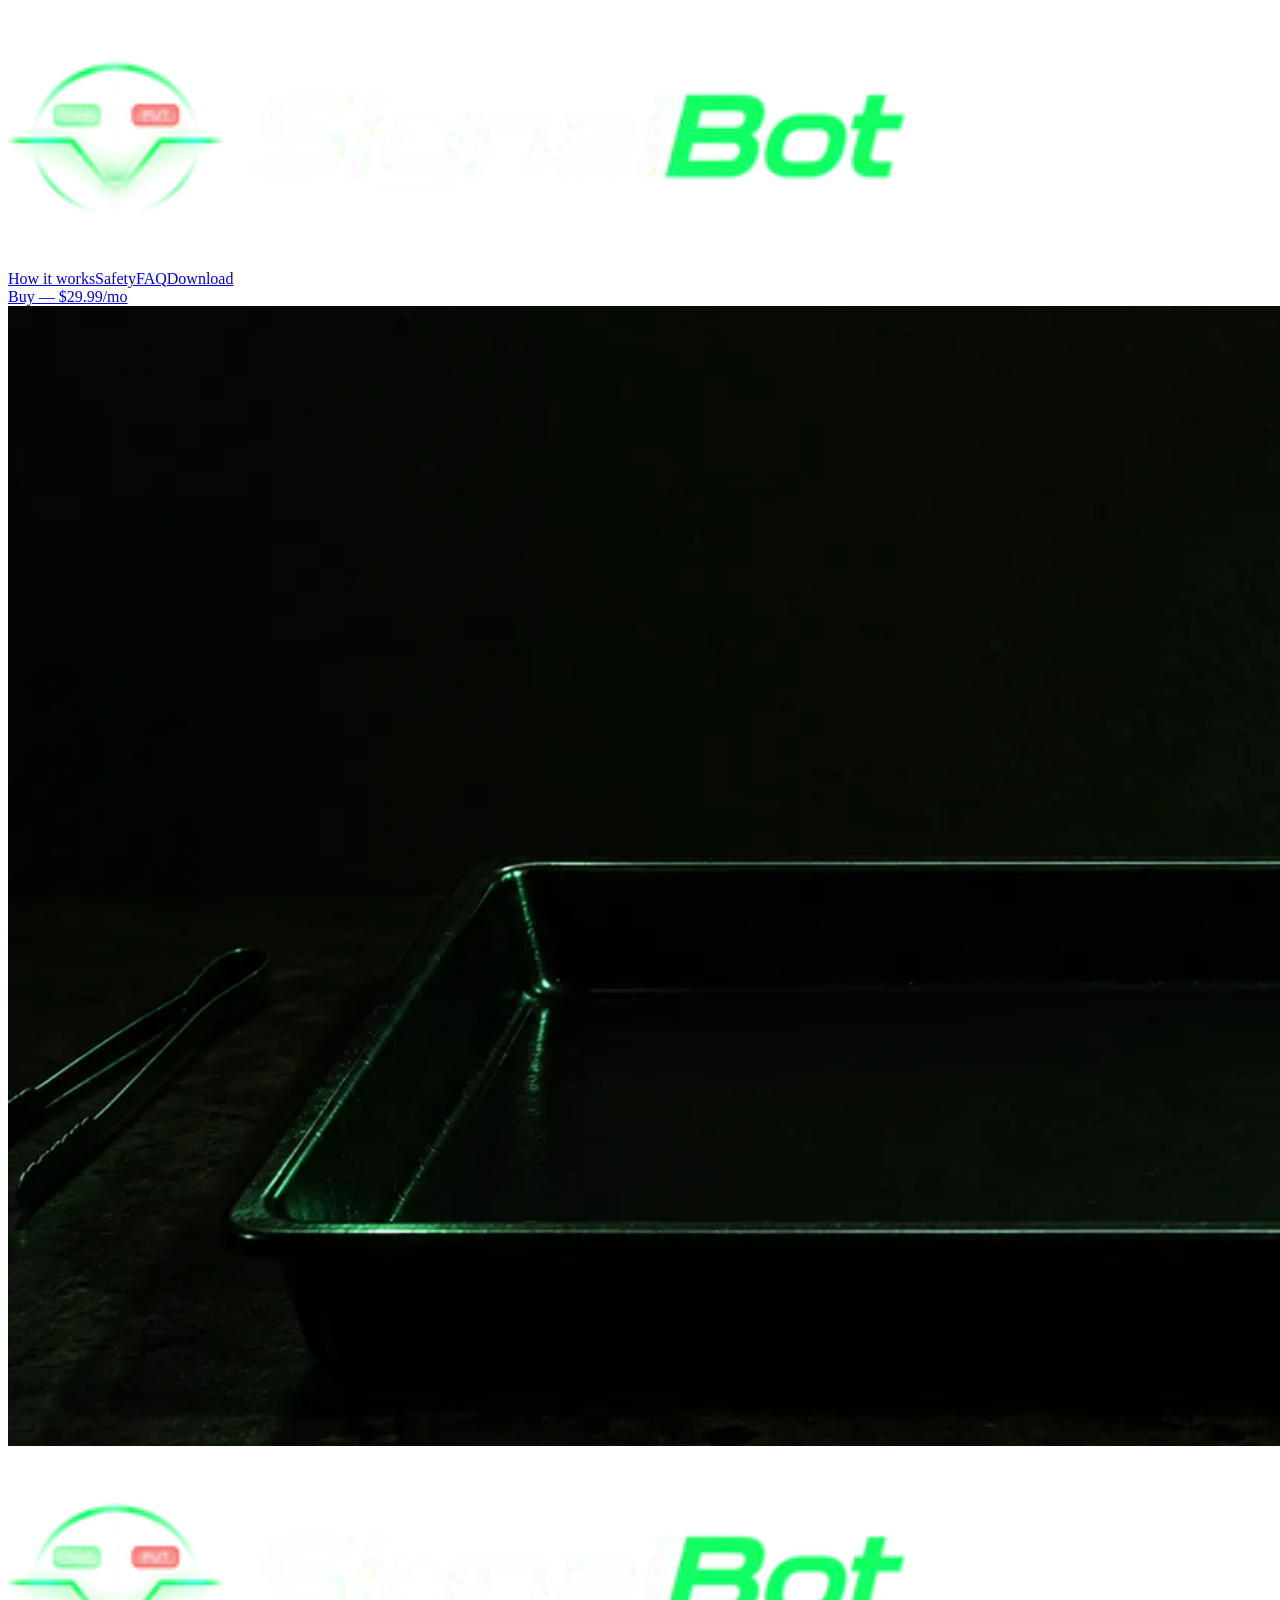
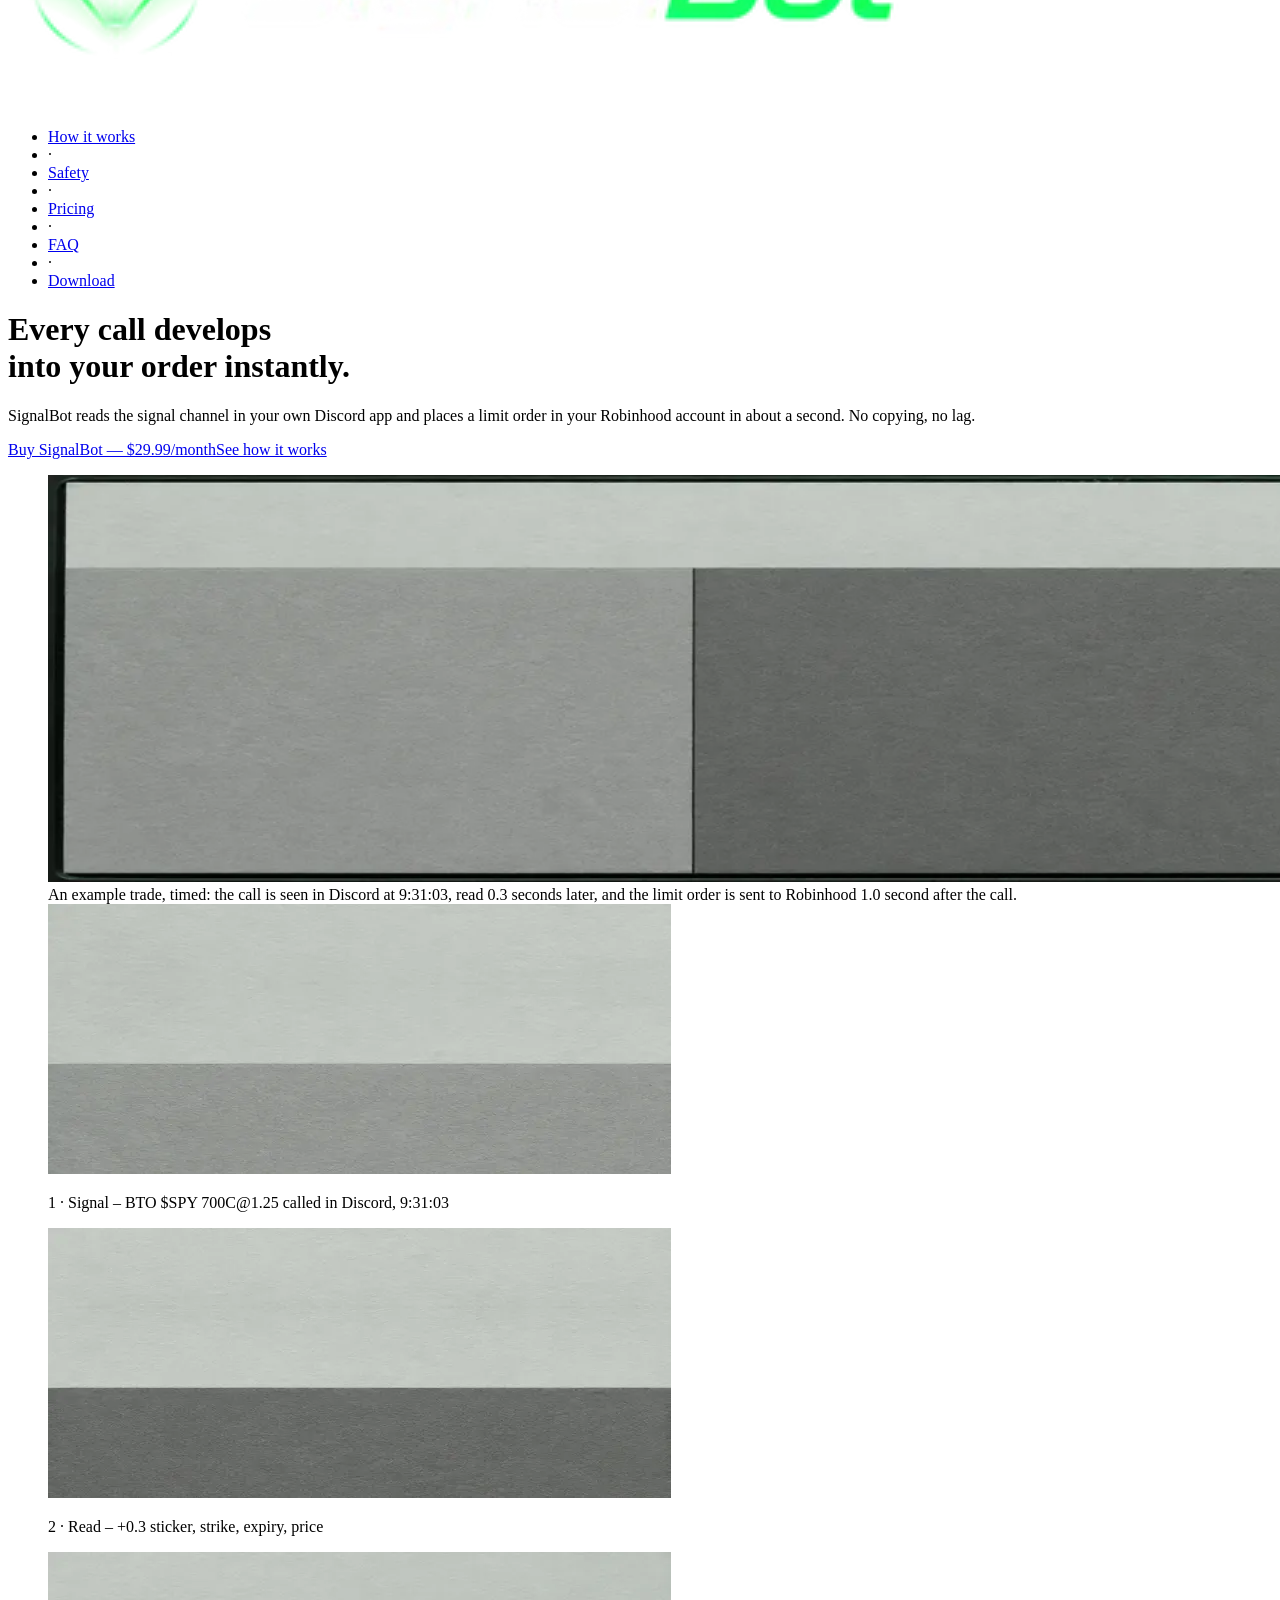
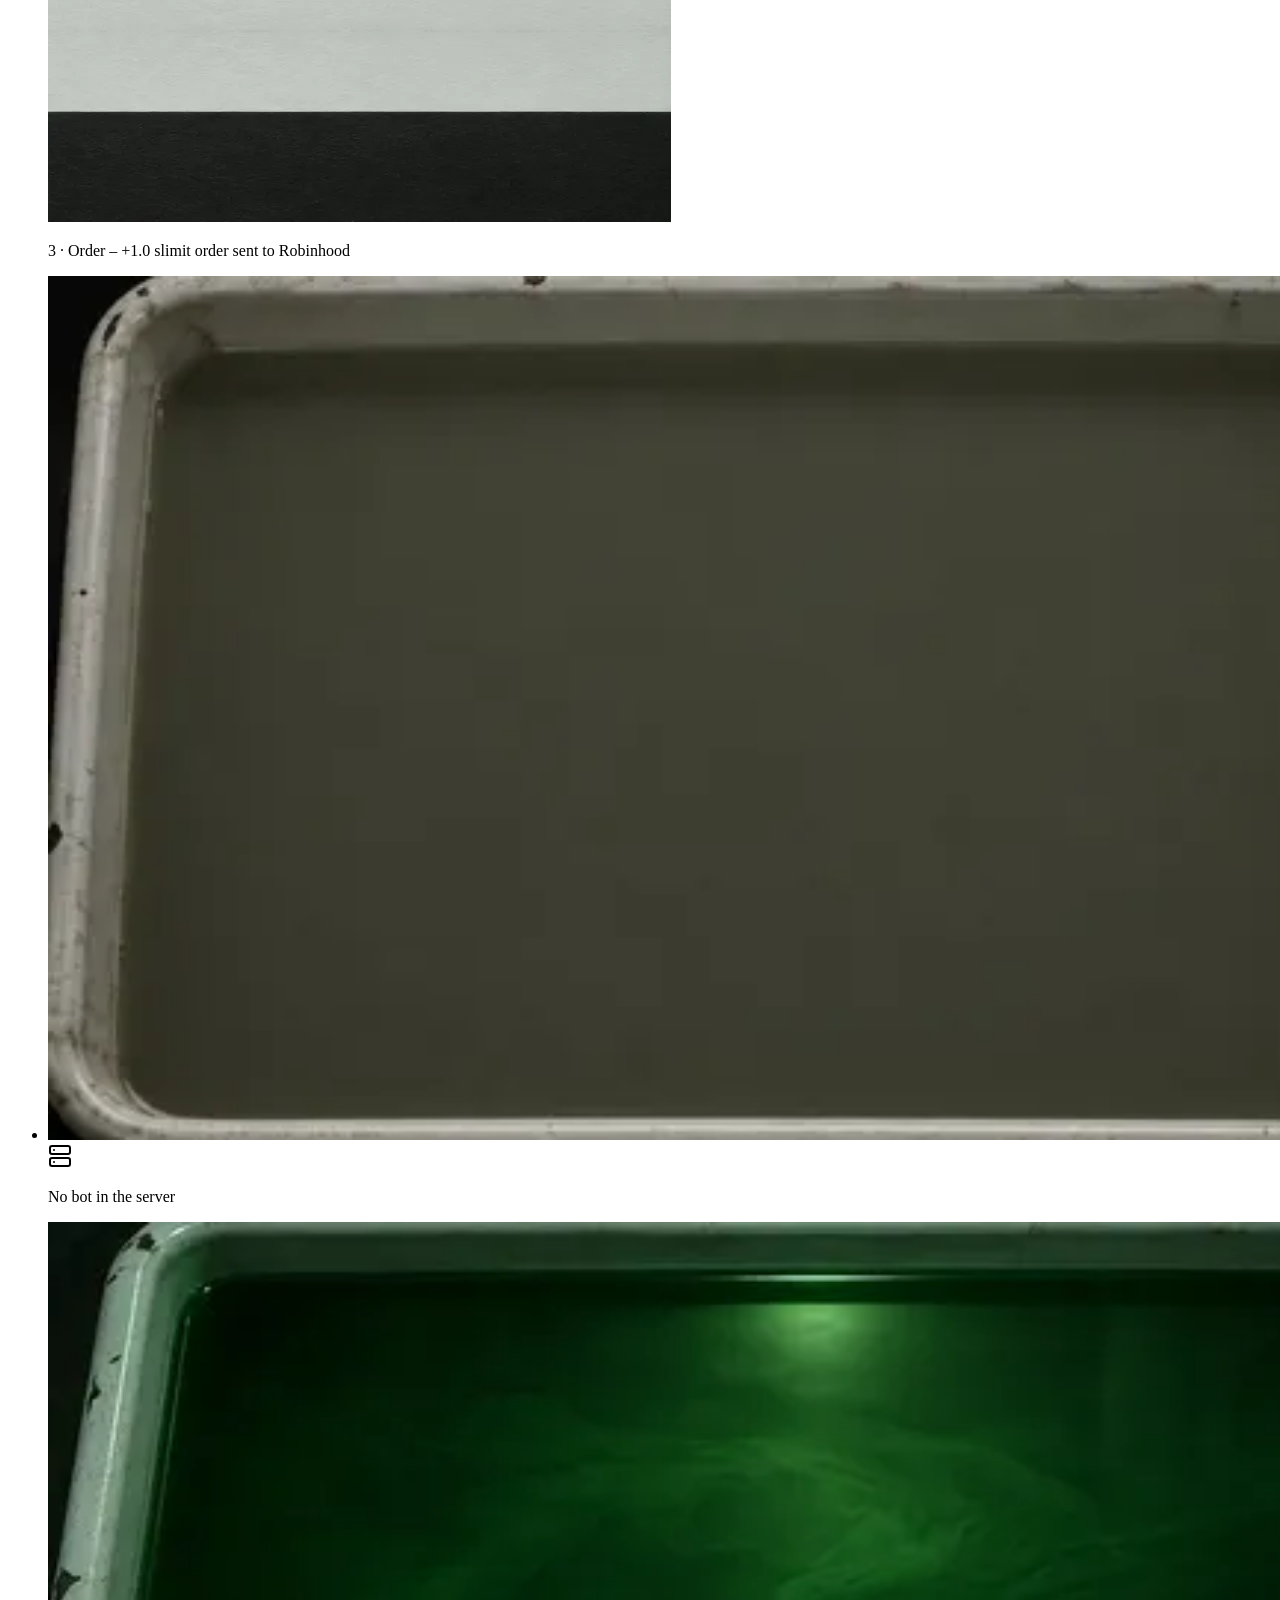
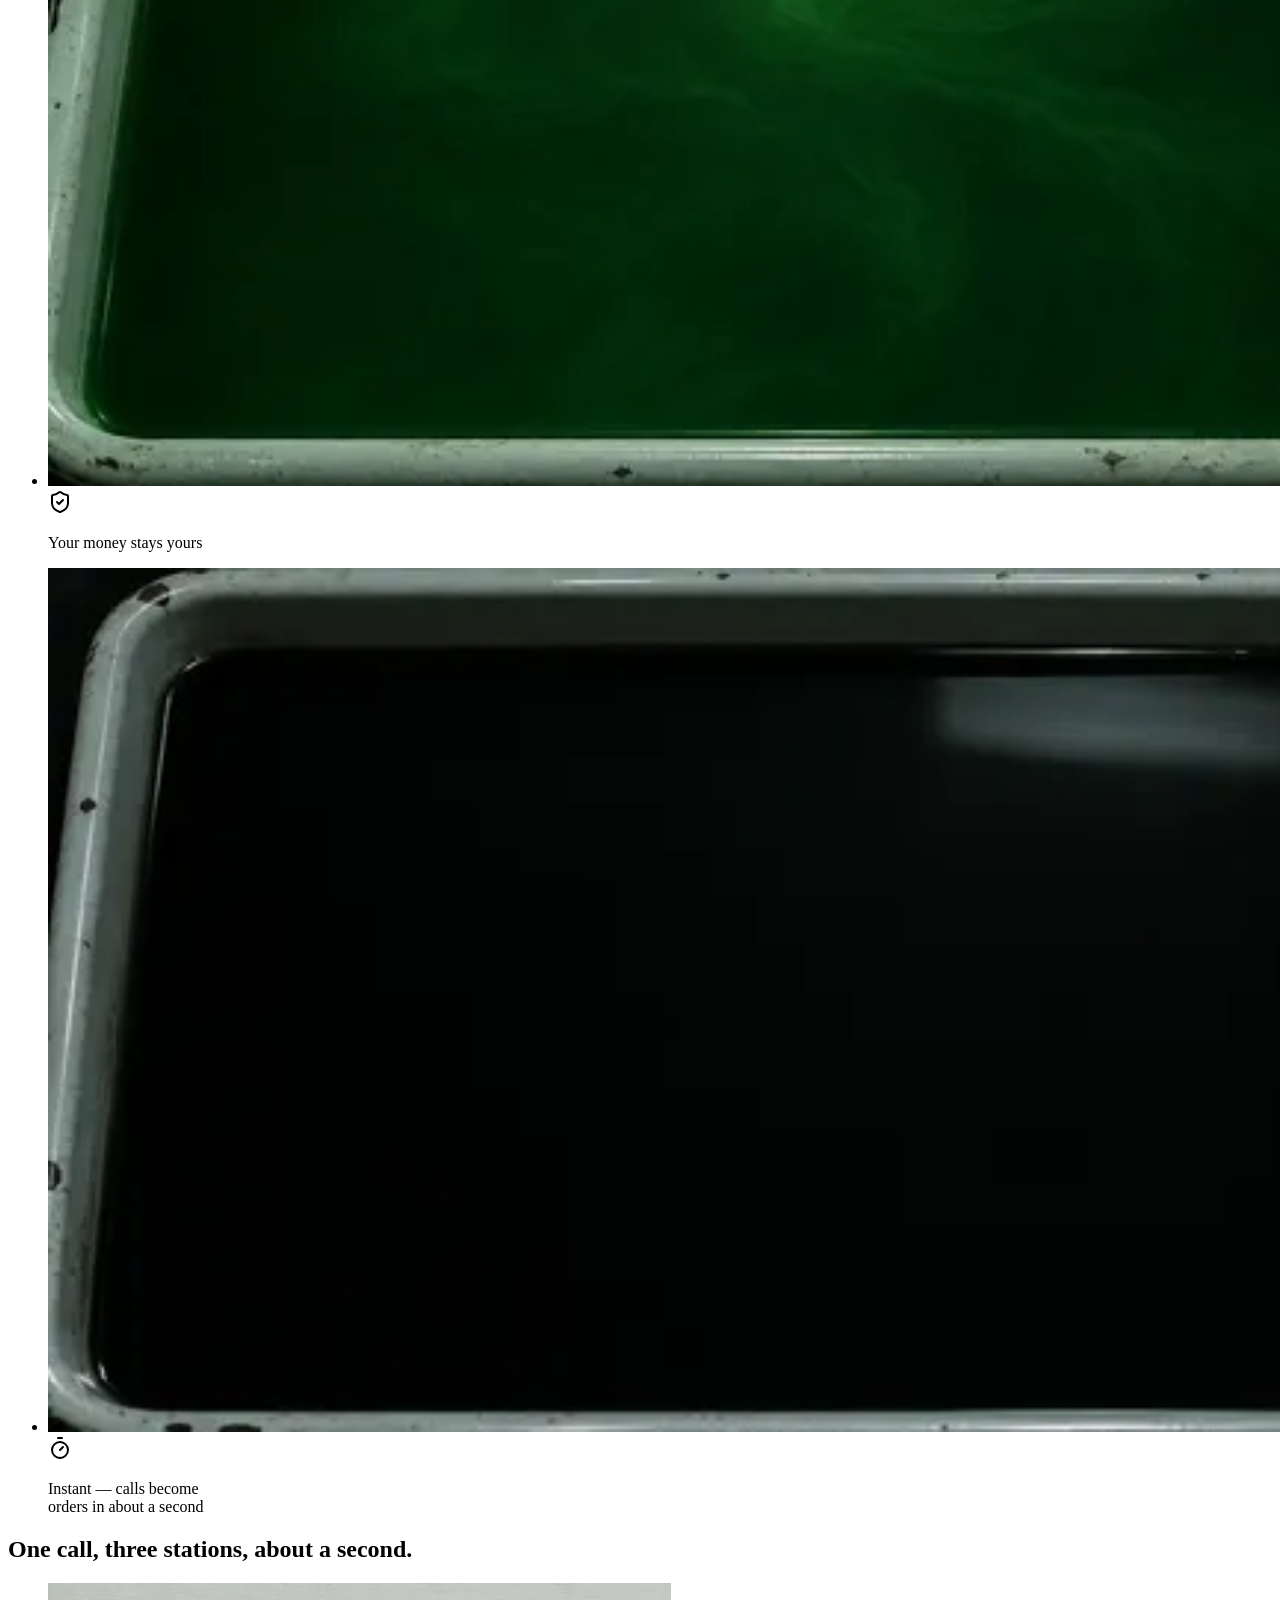
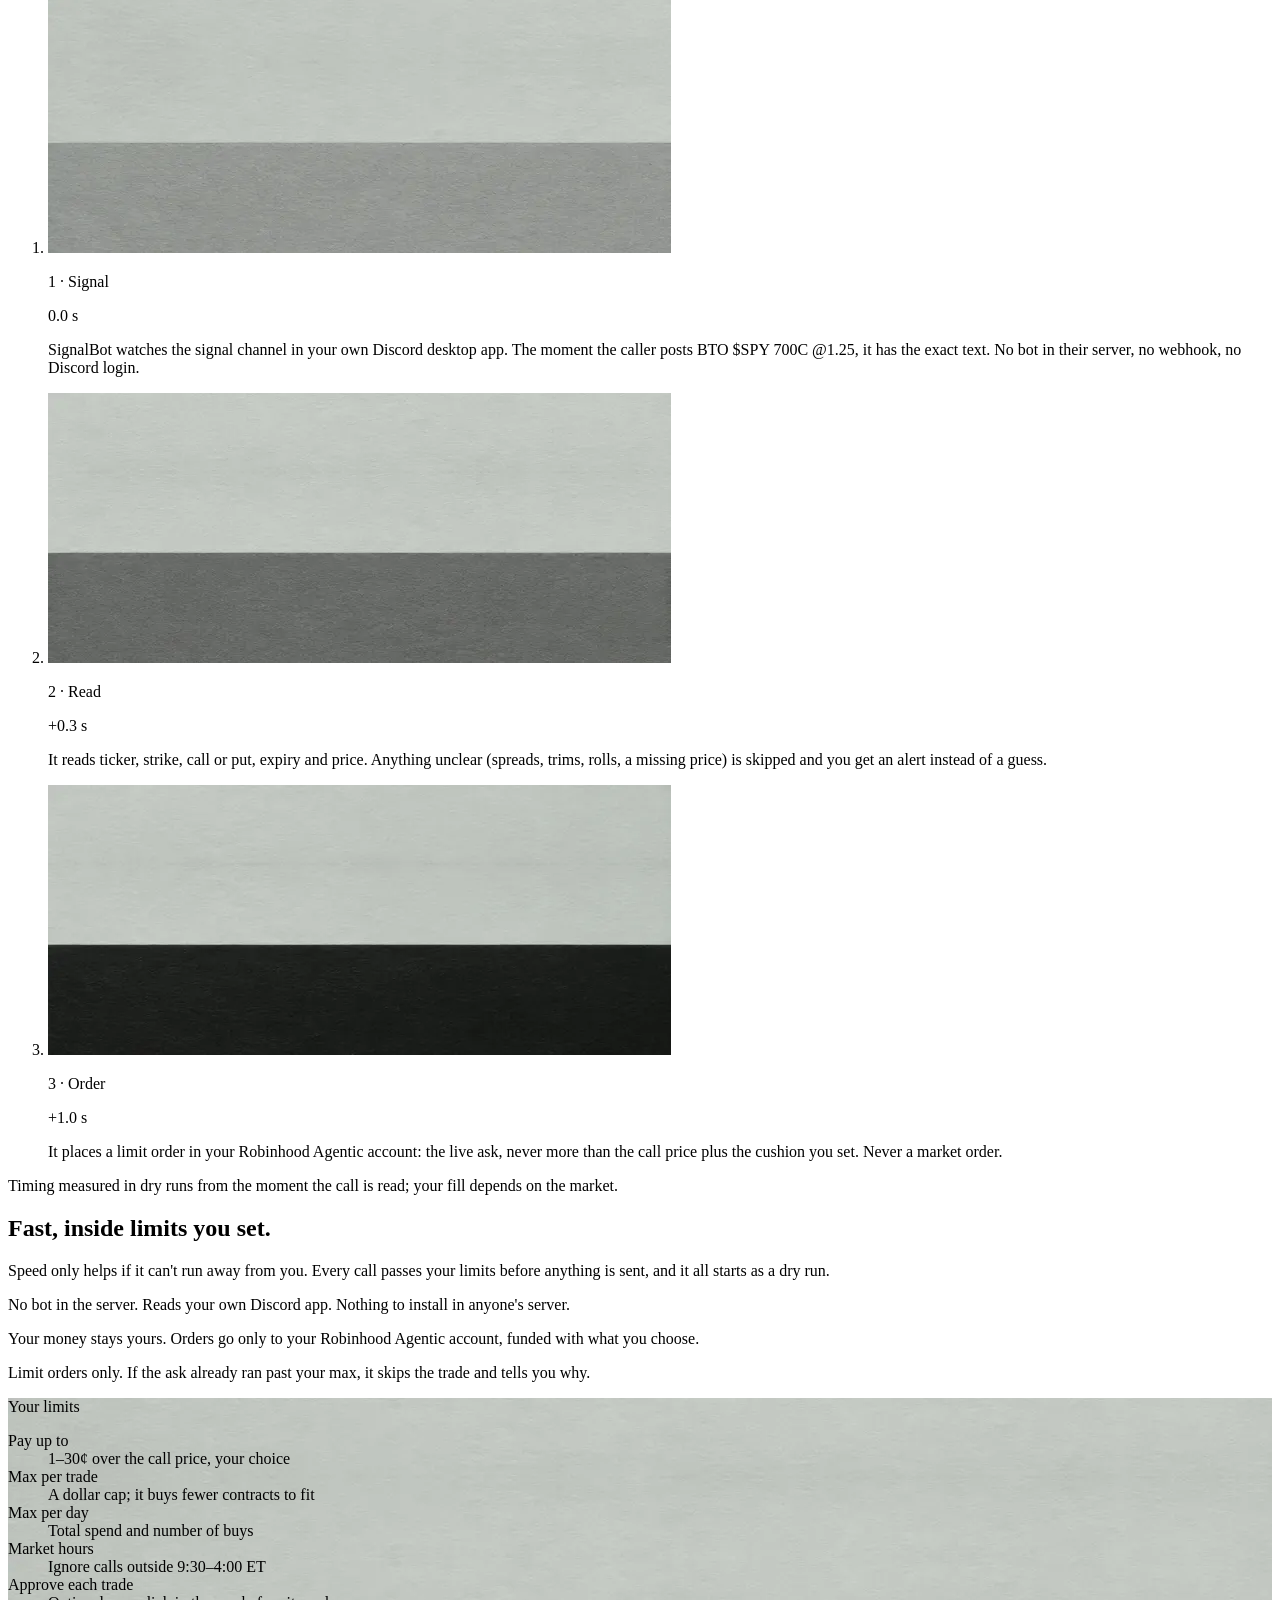
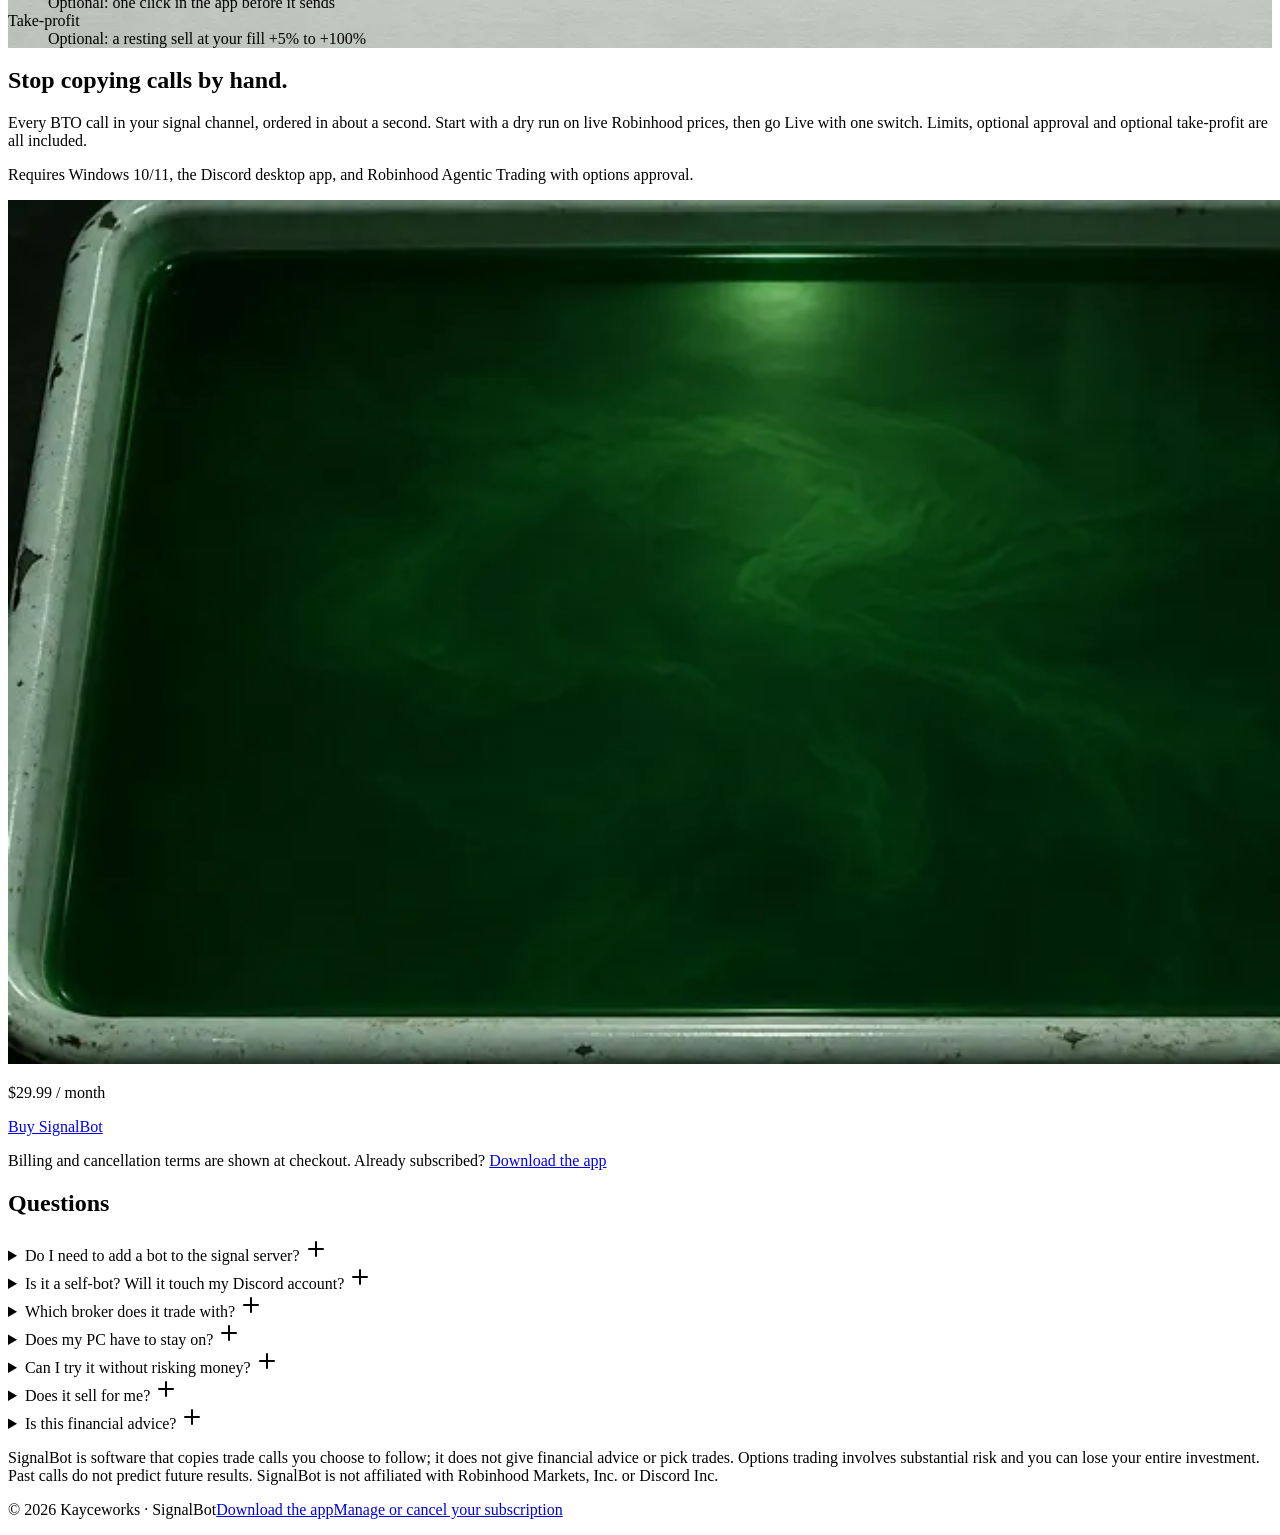
==== index.html @ 4dde4a1b "SignalBot site at getsignalbot.com Co-Authored-By: Claude Opus 5.5 <noreply@anthropic.com>" ====
<!DOCTYPE html><html lang="en"><head><meta charset="utf-8"><meta name="viewport" content="width=device-width, initial-scale=1, viewport-fit=cover"><title>SignalBot — Discord trade calls into Robinhood, in about a second</title><meta name="description" content="SignalBot reads the signal channel in your own Discord app and places a limit order in your Robinhood account in about a second. Windows app, $29.99/month."><link rel="canonical" href="https://getsignalbot.com/"><meta name="theme-color" content="#050806"><link rel="icon" type="image/png" href="/favicon.png"><link rel="apple-touch-icon" href="/apple-touch-icon.png"><meta property="og:type" content="website"><meta property="og:title" content="SignalBot — Discord trade calls into Robinhood, in about a second"><meta property="og:description" content="SignalBot reads the signal channel in your own Discord app and places a limit order in your Robinhood account in about a second. Windows app, $29.99/month."><meta property="og:url" content="https://getsignalbot.com/"><meta property="og:image" content="https://getsignalbot.com/og.png"><meta name="twitter:card" content="summary_large_image"><link rel="stylesheet" href="/_astro/plus.SBp-vLsu.css"><link rel="stylesheet" href="/_astro/index.DPr1iVqF.css"></head><body><div class="sticky-buy" data-sticky-buy aria-hidden="true"><div class="sticky-inner"><a href="#top" class="sticky-logo" tabindex="-1" aria-label="SignalBot, back to top"><img src="/_astro/logo.BBR5pKgK_Z2euq7B.webp" srcset="/_astro/logo.BBR5pKgK_1rQX4o.webp 300w, /_astro/logo.BBR5pKgK_dfS60.webp 600w" alt="SignalBot" sizes="160px" loading="lazy" decoding="async" width="900" height="258"></a><nav class="sticky-links" aria-label="Sections"><a href="#how" tabindex="-1">How it works</a><a href="#safety" tabindex="-1">Safety</a><a href="#faq" tabindex="-1">FAQ</a><a href="/download/" tabindex="-1">Download</a></nav><a class="btn-buy sticky-cta" href="https://buy.stripe.com/test_7sY9AS72R5In4JV2ib1Fe00" tabindex="-1">Buy — $29.99/mo</a></div></div><script type="module">var e=document.querySelector(`[data-sticky-buy]`),t=document.querySelector(`[data-buy]`);if(e&&t){let n=e.querySelectorAll(`a`),r=t=>{e.classList.toggle(`is-shown`,t),e.setAttribute(`aria-hidden`,t?`false`:`true`),n.forEach(e=>e.tabIndex=t?0:-1)};new IntersectionObserver(([e])=>{r(!e.isIntersecting&&e.boundingClientRect.top<0)}).observe(t)}</script><div class="hero-cq"><header class="hero" id="top"><div class="hero-room" aria-hidden="true"><img src="/_astro/room.BMkH0sOq_Z1XDotR.webp" srcset="/_astro/room.BMkH0sOq_bJKM3.webp 960w, /_astro/room.BMkH0sOq_219Aft.webp 1536w, /_astro/room.BMkH0sOq_Z1XDotR.webp 2304w" alt sizes="100vw" loading="eager" fetchpriority="high" decoding="async" width="2304" height="1140" class="plate-room"></div><nav class="hero-nav" aria-label="Main"><a href="#top" class="hero-logo" aria-label="SignalBot home"><img src="/_astro/logo.BBR5pKgK_Z2euq7B.webp" srcset="/_astro/logo.BBR5pKgK_1rQX4o.webp 300w, /_astro/logo.BBR5pKgK_dfS60.webp 600w, /_astro/logo.BBR5pKgK_Z2euq7B.webp 900w" alt="SignalBot" sizes="(min-width: 900px) 20vw, 170px" loading="eager" decoding="async" width="900" height="258"></a><ul class="hero-links"><li><a href="#how">How it works</a></li><li aria-hidden="true">·</li><li><a href="#safety">Safety</a></li><li aria-hidden="true">·</li><li><a href="#pricing">Pricing</a></li><li aria-hidden="true">·</li><li><a href="#faq">FAQ</a></li><li aria-hidden="true">·</li><li><a href="/download/">Download</a></li></ul></nav><h1 class="hero-headline">Every call develops<br> into your order <span class="lit">instantly.</span></h1><p class="hero-subline">SignalBot reads the signal channel in your own Discord app and places a limit order in your Robinhood account in about a second. No copying, no lag.</p><a class="btn-buy hero-buy" href="https://buy.stripe.com/test_7sY9AS72R5In4JV2ib1Fe00" data-buy>Buy SignalBot — $29.99/month</a><a class="link-quiet hero-how" href="#how">See how it works</a><figure class="hero-strip" data-develop><img src="/_astro/strip.Cyu0HuGh_Z2oF6tQ.webp" srcset="/_astro/strip.Cyu0HuGh_Z21bVCi.webp 800w, /_astro/strip.Cyu0HuGh_1HBBcz.webp 1500w, /_astro/strip.Cyu0HuGh_Z2oF6tQ.webp 1920w" alt sizes="(min-width: 900px) 66vw, 100vw" loading="eager" decoding="async" width="1920" height="407" class="plate-strip"><figcaption class="sr-only">An example trade, timed: the call is seen in Discord at 9:31:03, read 0.3 seconds later, and the limit order is sent to Robinhood 1.0 second after the call.</figcaption><div class="band band-1" style="--band:0"><img src="/_astro/strip-band-1.DtUoEfEZ_Z1PDiQO.webp" srcset="/_astro/strip-band-1.DtUoEfEZ_Z1PDiQO.webp 623w" alt sizes="100vw" loading="eager" decoding="sync" width="623" height="270" class="plate-band"><span class="band-veil" aria-hidden="true"></span><p class="pencil band-label strip-1"><span>1 · Signal – BTO $SPY 700C</span><span class="band-line2">@1.25 called in Discord, 9:31:03</span></p></div><div class="band band-2" style="--band:1"><img src="/_astro/strip-band-2.BYzoTw8g_Z2oW3U1.webp" srcset="/_astro/strip-band-2.BYzoTw8g_Z2oW3U1.webp 623w" alt sizes="100vw" loading="eager" decoding="sync" width="623" height="270" class="plate-band"><span class="band-veil" aria-hidden="true"></span><p class="pencil band-label strip-2"><span>2 · Read – +0.3 s</span><span class="band-line2">ticker, strike, expiry, price</span></p></div><div class="band band-3" style="--band:2"><img src="/_astro/strip-band-3.DfpMesO8_ZbMLF8.webp" srcset="/_astro/strip-band-3.DfpMesO8_ZbMLF8.webp 623w" alt sizes="100vw" loading="eager" decoding="sync" width="623" height="270" class="plate-band"><span class="band-veil" aria-hidden="true"></span><p class="pencil band-label strip-3"><span>3 · Order – +1.0 s</span><span class="band-line2">limit order sent to Robinhood</span></p></div></figure><ul class="hero-trays" aria-label="Why SignalBot"><li class="tray tray-1"><img src="/_astro/tray-1.DQNgs_EA_Z1M80Qo.webp" srcset="/_astro/tray-1.DQNgs_EA_Z18zmxS.webp 520w, /_astro/tray-1.DQNgs_EA_Z1x0Ljz.webp 780w" alt sizes="(min-width: 900px) 34vw, 100vw" loading="eager" decoding="sync" width="1536" height="864" class="plate-tray"><span class="tray-icon icon-1" aria-hidden="true"><!-- @license lucide-static v1.66.0 - ISC -->
<svg
  class="lucide lucide-server"
  xmlns="http://www.w3.org/2000/svg"
  width="24"
  height="24"
  viewBox="0 0 24 24"
  fill="none"
  stroke="currentColor"
  stroke-width="2"
  stroke-linecap="round"
  stroke-linejoin="round"
>
  <rect width="20" height="8" x="2" y="2" rx="2" ry="2" />
  <rect width="20" height="8" x="2" y="14" rx="2" ry="2" />
  <line x1="6" x2="6.01" y1="6" y2="6" />
  <line x1="6" x2="6.01" y1="18" y2="18" />
</svg>
</span><p class="tray-title tray-1-title">No bot in the server</p></li><li class="tray tray-2"><img src="/_astro/tray-2.CV-D1YsF_Z19CRwS.webp" srcset="/_astro/tray-2.CV-D1YsF_Z2gnmiW.webp 520w, /_astro/tray-2.CV-D1YsF_2pnmJi.webp 780w" alt sizes="(min-width: 900px) 34vw, 100vw" loading="eager" decoding="sync" width="1536" height="864" class="plate-tray"><span class="tray-icon icon-2" aria-hidden="true"><!-- @license lucide-static v1.66.0 - ISC -->
<svg
  class="lucide lucide-shield-check"
  xmlns="http://www.w3.org/2000/svg"
  width="24"
  height="24"
  viewBox="0 0 24 24"
  fill="none"
  stroke="currentColor"
  stroke-width="2"
  stroke-linecap="round"
  stroke-linejoin="round"
>
  <path d="M20 13c0 5-3.5 7.5-7.66 8.95a1 1 0 0 1-.67-.01C7.5 20.5 4 18 4 13V6a1 1 0 0 1 1-1c2 0 4.5-1.2 6.24-2.72a1.17 1.17 0 0 1 1.52 0C14.51 3.81 17 5 19 5a1 1 0 0 1 1 1z" />
  <path d="m9 12 2 2 4-4" />
</svg>
</span><p class="tray-title tray-2-title">Your money stays yours</p></li><li class="tray tray-3"><img src="/_astro/tray-3.6QOG0nPq_J9xv7.webp" srcset="/_astro/tray-3.6QOG0nPq_1IuSdT.webp 520w, /_astro/tray-3.6QOG0nPq_1k4tsd.webp 780w" alt sizes="(min-width: 900px) 34vw, 100vw" loading="eager" decoding="sync" width="1536" height="864" class="plate-tray"><span class="tray-icon icon-3" aria-hidden="true"><!-- @license lucide-static v1.66.0 - ISC -->
<svg
  class="lucide lucide-timer"
  xmlns="http://www.w3.org/2000/svg"
  width="24"
  height="24"
  viewBox="0 0 24 24"
  fill="none"
  stroke="currentColor"
  stroke-width="2"
  stroke-linecap="round"
  stroke-linejoin="round"
>
  <line x1="10" x2="14" y1="2" y2="2" />
  <line x1="12" x2="15" y1="14" y2="11" />
  <circle cx="12" cy="14" r="8" />
</svg>
</span><p class="tray-title tray-3-title">Instant — calls become<br>orders in about a second</p></li></ul></header></div><script type="module">var e=document.querySelector(`[data-develop]`),t=window.matchMedia(`(prefers-reduced-motion: reduce)`).matches;if(e&&!t){e.classList.add(`is-exposing`);let t=()=>requestAnimationFrame(()=>requestAnimationFrame(()=>{e.classList.add(`is-developing`),e.classList.remove(`is-exposing`)})),n=new IntersectionObserver(e=>{e.some(e=>e.isIntersecting)&&(n.disconnect(),setTimeout(t,250))},{threshold:.4});n.observe(e)}</script><main><section id="how" class="safelight border-t border-rule px-5 py-24 sm:px-10 lg:py-36"><div class="mx-auto max-w-6xl"><h2 class="max-w-3xl text-4xl font-bold tracking-tight sm:text-5xl">One call, three stations, about a second.</h2><ol class="mt-14 grid gap-12 lg:grid-cols-3 lg:gap-1.5"><li><div class="relative aspect-[623/270] overflow-hidden shadow-[0_18px_40px_-18px_rgb(0_0_0/0.9)]"><img src="/_astro/strip-band-1.DtUoEfEZ_Z1PDiQO.webp" srcset="/_astro/strip-band-1.DtUoEfEZ_Z1PDiQO.webp 623w" alt sizes="(min-width: 1024px) 33vw, 100vw" decoding="sync" loading="lazy" width="623" height="270" class="absolute inset-0 h-full w-full"><p class="font-pencil relative px-5 pt-4 text-2xl italic text-pencil">1 · Signal</p><p class="num absolute bottom-3 right-5 text-3xl font-semibold tracking-tight text-pencil">0.0 s</p></div><p class="mt-6 max-w-xl text-lg leading-relaxed text-ink lg:pr-6">SignalBot watches the signal channel in your own Discord desktop app. The moment the caller posts BTO $SPY 700C @1.25, it has the exact text. No bot in their server, no webhook, no Discord login.</p></li><li><div class="relative aspect-[623/270] overflow-hidden shadow-[0_18px_40px_-18px_rgb(0_0_0/0.9)]"><img src="/_astro/strip-band-2.BYzoTw8g_Z2oW3U1.webp" srcset="/_astro/strip-band-2.BYzoTw8g_Z2oW3U1.webp 623w" alt sizes="(min-width: 1024px) 33vw, 100vw" decoding="sync" loading="lazy" width="623" height="270" class="absolute inset-0 h-full w-full"><p class="font-pencil relative px-5 pt-4 text-2xl italic text-pencil">2 · Read</p><p class="num absolute bottom-3 right-5 text-3xl font-semibold tracking-tight text-ink">+0.3 s</p></div><p class="mt-6 max-w-xl text-lg leading-relaxed text-ink lg:pr-6">It reads ticker, strike, call or put, expiry and price. Anything unclear (spreads, trims, rolls, a missing price) is skipped and you get an alert instead of a guess.</p></li><li><div class="relative aspect-[623/270] overflow-hidden shadow-[0_18px_40px_-18px_rgb(0_0_0/0.9)]"><img src="/_astro/strip-band-3.DfpMesO8_ZbMLF8.webp" srcset="/_astro/strip-band-3.DfpMesO8_ZbMLF8.webp 623w" alt sizes="(min-width: 1024px) 33vw, 100vw" decoding="sync" loading="lazy" width="623" height="270" class="absolute inset-0 h-full w-full"><p class="font-pencil relative px-5 pt-4 text-2xl italic text-pencil">3 · Order</p><p class="num absolute bottom-3 right-5 text-3xl font-semibold tracking-tight text-paper">+1.0 s</p></div><p class="mt-6 max-w-xl text-lg leading-relaxed text-ink lg:pr-6">It places a limit order in your Robinhood Agentic account: the live ask, never more than the call price plus the cushion you set. Never a market order.</p></li></ol><p class="mt-12 text-sm text-dim">Timing measured in dry runs from the moment the call is read; your fill depends on the market.</p></div></section><section id="safety" class="border-t border-rule bg-bench-2 px-5 py-20 sm:px-10"><div class="mx-auto grid max-w-6xl gap-14 lg:grid-cols-[1fr_1.1fr]"><div><h2 class="text-4xl font-bold tracking-tight sm:text-5xl">Fast, inside limits you set.</h2><p class="mt-5 max-w-xl text-lg leading-relaxed text-dim">Speed only helps if it can't run away from you. Every call passes your limits before anything is sent, and it all starts as a dry run.</p><div class="mt-10 space-y-6"><p class="text-lg"><span class="font-semibold text-ink">No bot in the server.</span> <span class="text-dim">Reads your own Discord app. Nothing to install in anyone's server.</span></p><p class="text-lg"><span class="font-semibold text-ink">Your money stays yours.</span> <span class="text-dim">Orders go only to your Robinhood Agentic account, funded with what you choose.</span></p><p class="text-lg"><span class="font-semibold text-ink">Limit orders only.</span> <span class="text-dim">If the ask already ran past your max, it skips the trade and tells you why.</span></p></div></div><dl class="self-start rounded-[2px] bg-paper p-7 text-pencil shadow-[0_24px_60px_-20px_rgb(0_0_0/0.8)] sm:p-9" style="background-image:url(/_astro/paper.BE3xuuNx_1NsIiJ.webp);background-size:1872px 158px;background-repeat:repeat-y"><p class="font-pencil text-2xl italic">Your limits</p><div class="grid gap-1 border-t border-pencil/15 py-4 sm:grid-cols-[11rem_1fr] sm:gap-6"><dt class="font-semibold">Pay up to</dt><dd class="text-pencil/80">1–30¢ over the call price, your choice</dd></div><div class="grid gap-1 border-t border-pencil/15 py-4 sm:grid-cols-[11rem_1fr] sm:gap-6"><dt class="font-semibold">Max per trade</dt><dd class="text-pencil/80">A dollar cap; it buys fewer contracts to fit</dd></div><div class="grid gap-1 border-t border-pencil/15 py-4 sm:grid-cols-[11rem_1fr] sm:gap-6"><dt class="font-semibold">Max per day</dt><dd class="text-pencil/80">Total spend and number of buys</dd></div><div class="grid gap-1 border-t border-pencil/15 py-4 sm:grid-cols-[11rem_1fr] sm:gap-6"><dt class="font-semibold">Market hours</dt><dd class="text-pencil/80">Ignore calls outside 9:30–4:00 ET</dd></div><div class="grid gap-1 border-t border-pencil/15 py-4 sm:grid-cols-[11rem_1fr] sm:gap-6"><dt class="font-semibold">Approve each trade</dt><dd class="text-pencil/80">Optional: one click in the app before it sends</dd></div><div class="grid gap-1 border-t border-pencil/15 py-4 sm:grid-cols-[11rem_1fr] sm:gap-6"><dt class="font-semibold">Take-profit</dt><dd class="text-pencil/80">Optional: a resting sell at your fill +5% to +100%</dd></div></dl></div></section><section id="pricing" class="safelight border-t border-rule px-5 pb-24 pt-14 sm:px-10 lg:pb-32"><div class="mx-auto grid max-w-6xl items-center gap-12 lg:grid-cols-[1fr_1.2fr]"><div><h2 class="text-4xl font-bold tracking-tight sm:text-5xl">Stop copying calls by hand.</h2><p class="mt-6 max-w-xl text-lg leading-relaxed text-dim">Every BTO call in your signal channel, ordered in about a second. Start with a dry run on live Robinhood prices, then go Live with one switch. Limits, optional approval and optional take-profit are all included.</p><p class="mt-6 max-w-xl text-sm leading-relaxed text-dim">Requires Windows 10/11, the Discord desktop app, and Robinhood Agentic Trading with options approval.</p></div><div><div class="relative aspect-[16/9] overflow-hidden"><img src="/_astro/tray-2.CV-D1YsF_Z19CRwS.webp" srcset="/_astro/tray-2.CV-D1YsF_2pnmJi.webp 780w, /_astro/tray-2.CV-D1YsF_Z10GSS.webp 1200w, /_astro/tray-2.CV-D1YsF_Z19CRwS.webp 1536w" alt sizes="(min-width: 1024px) 55vw, 100vw" decoding="sync" loading="lazy" width="1536" height="864" class="absolute inset-0 h-full w-full object-cover"><div class="relative flex h-full flex-col items-center justify-center gap-3 text-center"><p class="num text-6xl font-extrabold tracking-tight text-white sm:text-7xl">$29.99<span class="text-xl font-medium text-ink/80 sm:text-2xl"> / month</span></p><a class="btn-buy mt-2 min-h-13 px-8 text-lg" href="https://buy.stripe.com/test_7sY9AS72R5In4JV2ib1Fe00">Buy SignalBot</a></div></div><p class="mt-4 text-sm text-dim">Billing and cancellation terms are shown at checkout. Already subscribed? <a class="link-quiet" href="/download/">Download the app</a></p></div></div></section><section id="faq" class="border-t border-rule px-5 py-16 sm:px-10"><div class="mx-auto max-w-3xl"><h2 class="text-3xl font-bold tracking-tight">Questions</h2><div class="mt-10 border-t border-rule"><details class="group border-b border-rule"><summary class="flex min-h-16 items-center justify-between gap-6 py-4 text-lg font-semibold">Do I need to add a bot to the signal server?<span class="faq-icon size-5 flex-none text-ink transition-transform duration-200 group-open:rotate-45" aria-hidden="true"><!-- @license lucide-static v1.66.0 - ISC -->
<svg
  class="lucide lucide-plus"
  xmlns="http://www.w3.org/2000/svg"
  width="24"
  height="24"
  viewBox="0 0 24 24"
  fill="none"
  stroke="currentColor"
  stroke-width="2"
  stroke-linecap="round"
  stroke-linejoin="round"
>
  <path d="M5 12h14" />
  <path d="M12 5v14" />
</svg>
</span></summary><p class="pb-6 text-lg leading-relaxed text-dim">No. SignalBot reads the channel in the Discord app on your own PC, so it works with any signal channel you can see.</p></details><details class="group border-b border-rule"><summary class="flex min-h-16 items-center justify-between gap-6 py-4 text-lg font-semibold">Is it a self-bot? Will it touch my Discord account?<span class="faq-icon size-5 flex-none text-ink transition-transform duration-200 group-open:rotate-45" aria-hidden="true"><!-- @license lucide-static v1.66.0 - ISC -->
<svg
  class="lucide lucide-plus"
  xmlns="http://www.w3.org/2000/svg"
  width="24"
  height="24"
  viewBox="0 0 24 24"
  fill="none"
  stroke="currentColor"
  stroke-width="2"
  stroke-linecap="round"
  stroke-linejoin="round"
>
  <path d="M5 12h14" />
  <path d="M12 5v14" />
</svg>
</span></summary><p class="pb-6 text-lg leading-relaxed text-dim">No. It never logs in to Discord and never uses your token. It only reads what your Discord app already shows.</p></details><details class="group border-b border-rule"><summary class="flex min-h-16 items-center justify-between gap-6 py-4 text-lg font-semibold">Which broker does it trade with?<span class="faq-icon size-5 flex-none text-ink transition-transform duration-200 group-open:rotate-45" aria-hidden="true"><!-- @license lucide-static v1.66.0 - ISC -->
<svg
  class="lucide lucide-plus"
  xmlns="http://www.w3.org/2000/svg"
  width="24"
  height="24"
  viewBox="0 0 24 24"
  fill="none"
  stroke="currentColor"
  stroke-width="2"
  stroke-linecap="round"
  stroke-linejoin="round"
>
  <path d="M5 12h14" />
  <path d="M12 5v14" />
</svg>
</span></summary><p class="pb-6 text-lg leading-relaxed text-dim">Robinhood, through Robinhood&#39;s official Agentic Trading. You sign in on Robinhood&#39;s own page; SignalBot never sees your password, and the login stays encrypted on your PC.</p></details><details class="group border-b border-rule"><summary class="flex min-h-16 items-center justify-between gap-6 py-4 text-lg font-semibold">Does my PC have to stay on?<span class="faq-icon size-5 flex-none text-ink transition-transform duration-200 group-open:rotate-45" aria-hidden="true"><!-- @license lucide-static v1.66.0 - ISC -->
<svg
  class="lucide lucide-plus"
  xmlns="http://www.w3.org/2000/svg"
  width="24"
  height="24"
  viewBox="0 0 24 24"
  fill="none"
  stroke="currentColor"
  stroke-width="2"
  stroke-linecap="round"
  stroke-linejoin="round"
>
  <path d="M5 12h14" />
  <path d="M12 5v14" />
</svg>
</span></summary><p class="pb-6 text-lg leading-relaxed text-dim">Yes. SignalBot is a Windows app; keep the PC on and Discord open on the signal channel during market hours.</p></details><details class="group border-b border-rule"><summary class="flex min-h-16 items-center justify-between gap-6 py-4 text-lg font-semibold">Can I try it without risking money?<span class="faq-icon size-5 flex-none text-ink transition-transform duration-200 group-open:rotate-45" aria-hidden="true"><!-- @license lucide-static v1.66.0 - ISC -->
<svg
  class="lucide lucide-plus"
  xmlns="http://www.w3.org/2000/svg"
  width="24"
  height="24"
  viewBox="0 0 24 24"
  fill="none"
  stroke="currentColor"
  stroke-width="2"
  stroke-linecap="round"
  stroke-linejoin="round"
>
  <path d="M5 12h14" />
  <path d="M12 5v14" />
</svg>
</span></summary><p class="pb-6 text-lg leading-relaxed text-dim">Yes. Every setup starts in dry run with live Robinhood prices: it shows exactly what it would buy and how fast, and sends nothing until you switch to Live.</p></details><details class="group border-b border-rule"><summary class="flex min-h-16 items-center justify-between gap-6 py-4 text-lg font-semibold">Does it sell for me?<span class="faq-icon size-5 flex-none text-ink transition-transform duration-200 group-open:rotate-45" aria-hidden="true"><!-- @license lucide-static v1.66.0 - ISC -->
<svg
  class="lucide lucide-plus"
  xmlns="http://www.w3.org/2000/svg"
  width="24"
  height="24"
  viewBox="0 0 24 24"
  fill="none"
  stroke="currentColor"
  stroke-width="2"
  stroke-linecap="round"
  stroke-linejoin="round"
>
  <path d="M5 12h14" />
  <path d="M12 5v14" />
</svg>
</span></summary><p class="pb-6 text-lg leading-relaxed text-dim">Only if you turn on take-profit. Otherwise you close every position yourself in Robinhood.</p></details><details class="group border-b border-rule"><summary class="flex min-h-16 items-center justify-between gap-6 py-4 text-lg font-semibold">Is this financial advice?<span class="faq-icon size-5 flex-none text-ink transition-transform duration-200 group-open:rotate-45" aria-hidden="true"><!-- @license lucide-static v1.66.0 - ISC -->
<svg
  class="lucide lucide-plus"
  xmlns="http://www.w3.org/2000/svg"
  width="24"
  height="24"
  viewBox="0 0 24 24"
  fill="none"
  stroke="currentColor"
  stroke-width="2"
  stroke-linecap="round"
  stroke-linejoin="round"
>
  <path d="M5 12h14" />
  <path d="M12 5v14" />
</svg>
</span></summary><p class="pb-6 text-lg leading-relaxed text-dim">No. SignalBot copies calls you choose to follow. It doesn&#39;t pick trades or promise results.</p></details></div></div></section><footer class="border-t border-rule px-5 py-12 text-sm text-dim sm:px-10"><div class="mx-auto max-w-6xl space-y-4"><p class="max-w-4xl leading-relaxed">SignalBot is software that copies trade calls you choose to follow; it does not give financial advice or pick trades. Options trading involves substantial risk and you can lose your entire investment. Past calls do not predict future results. SignalBot is not affiliated with Robinhood Markets, Inc. or Discord Inc.</p><p class="flex flex-wrap gap-x-6 gap-y-2"><span>© 2026 Kayceworks · SignalBot</span><a class="link-quiet" href="/download/">Download the app</a><a class="link-quiet" href="https://billing.stripe.com/p/login/7sY9AS72R5In4JV2ib1Fe00" rel="noopener">Manage or cancel your subscription</a></p></div></footer></main></body></html>
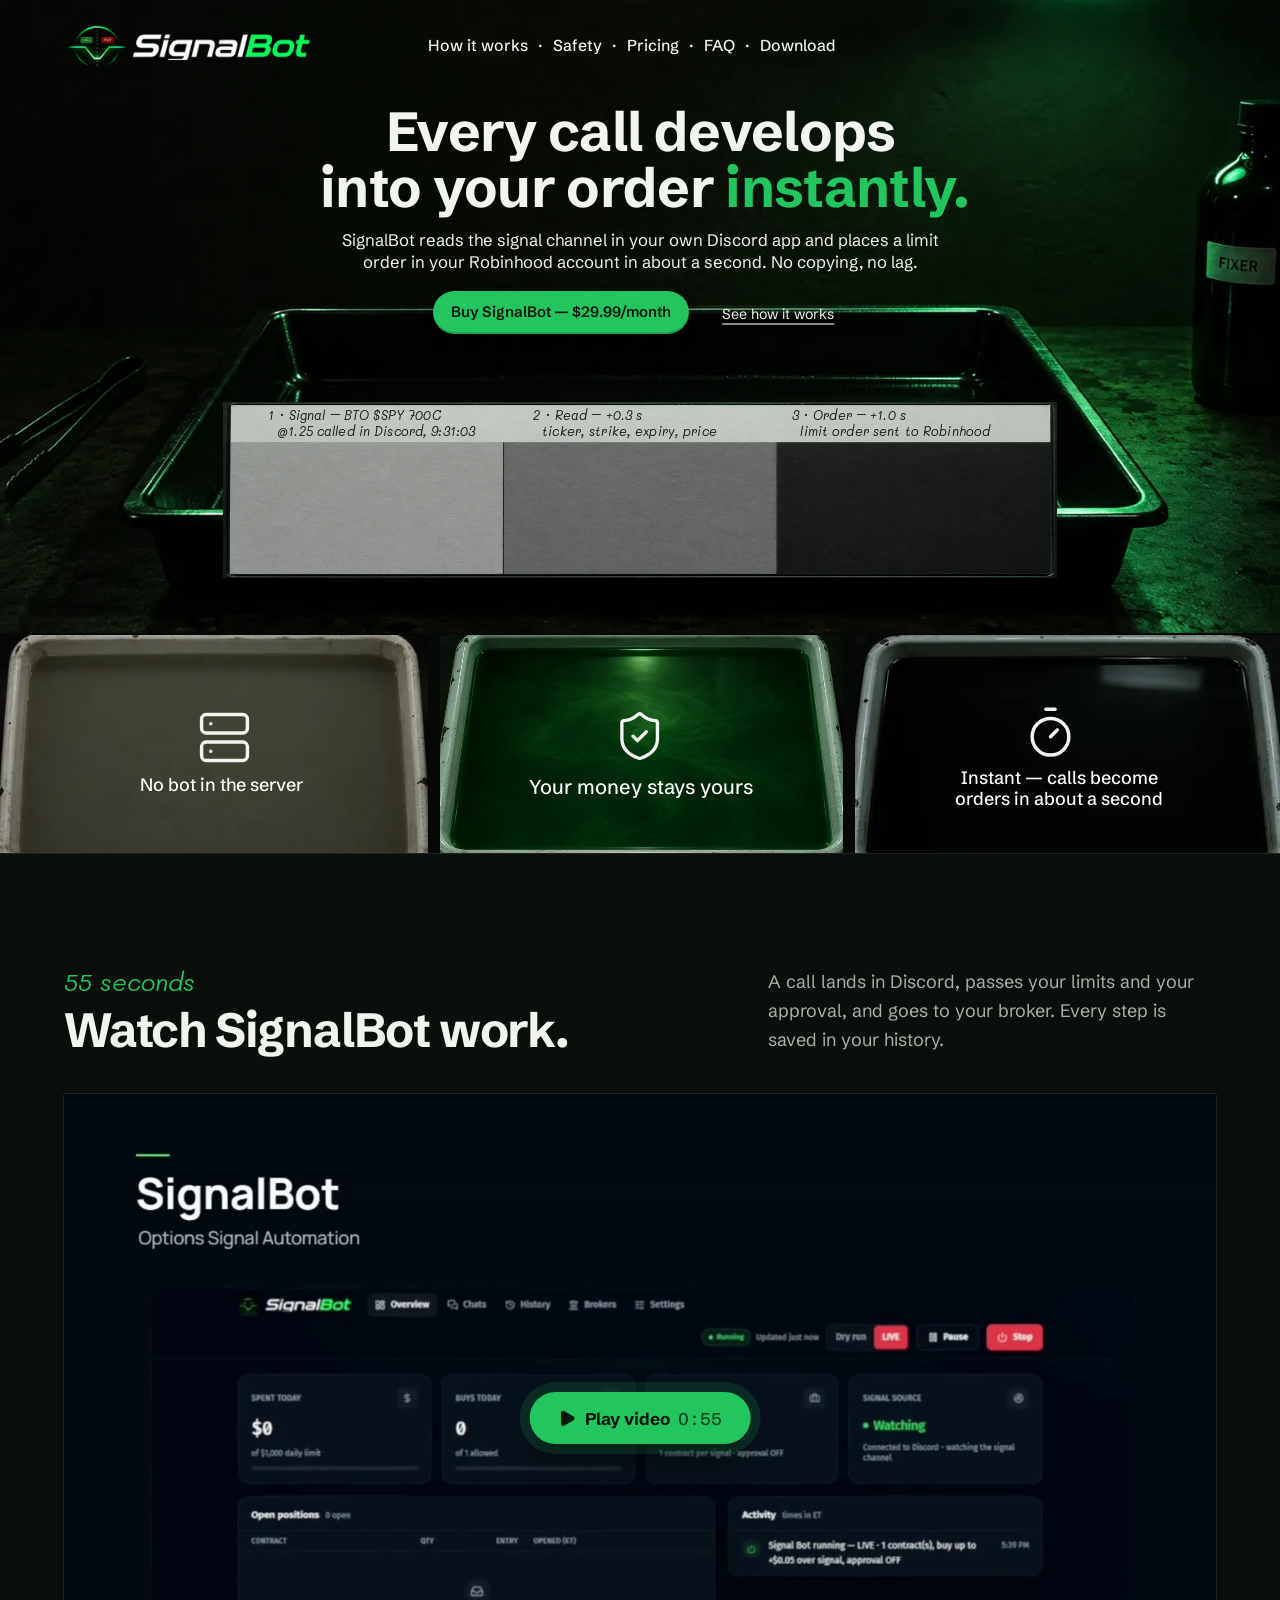
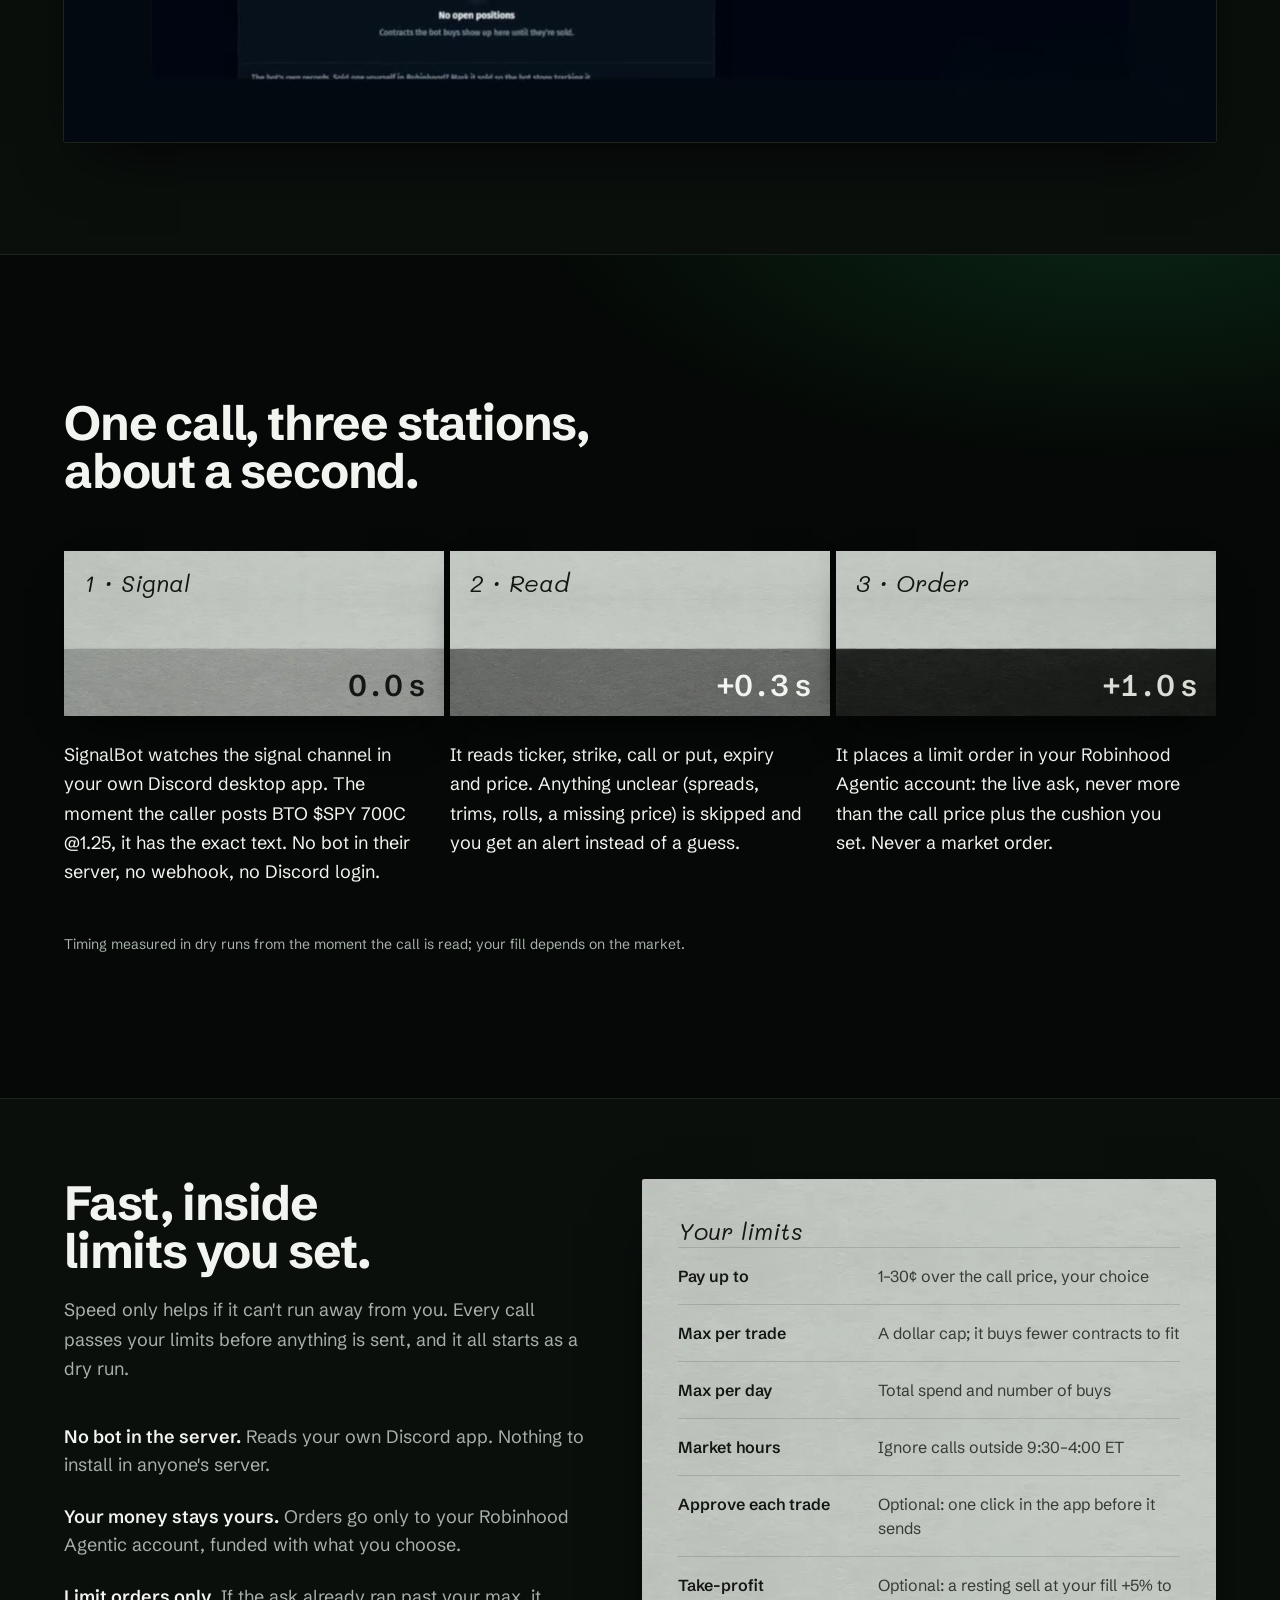
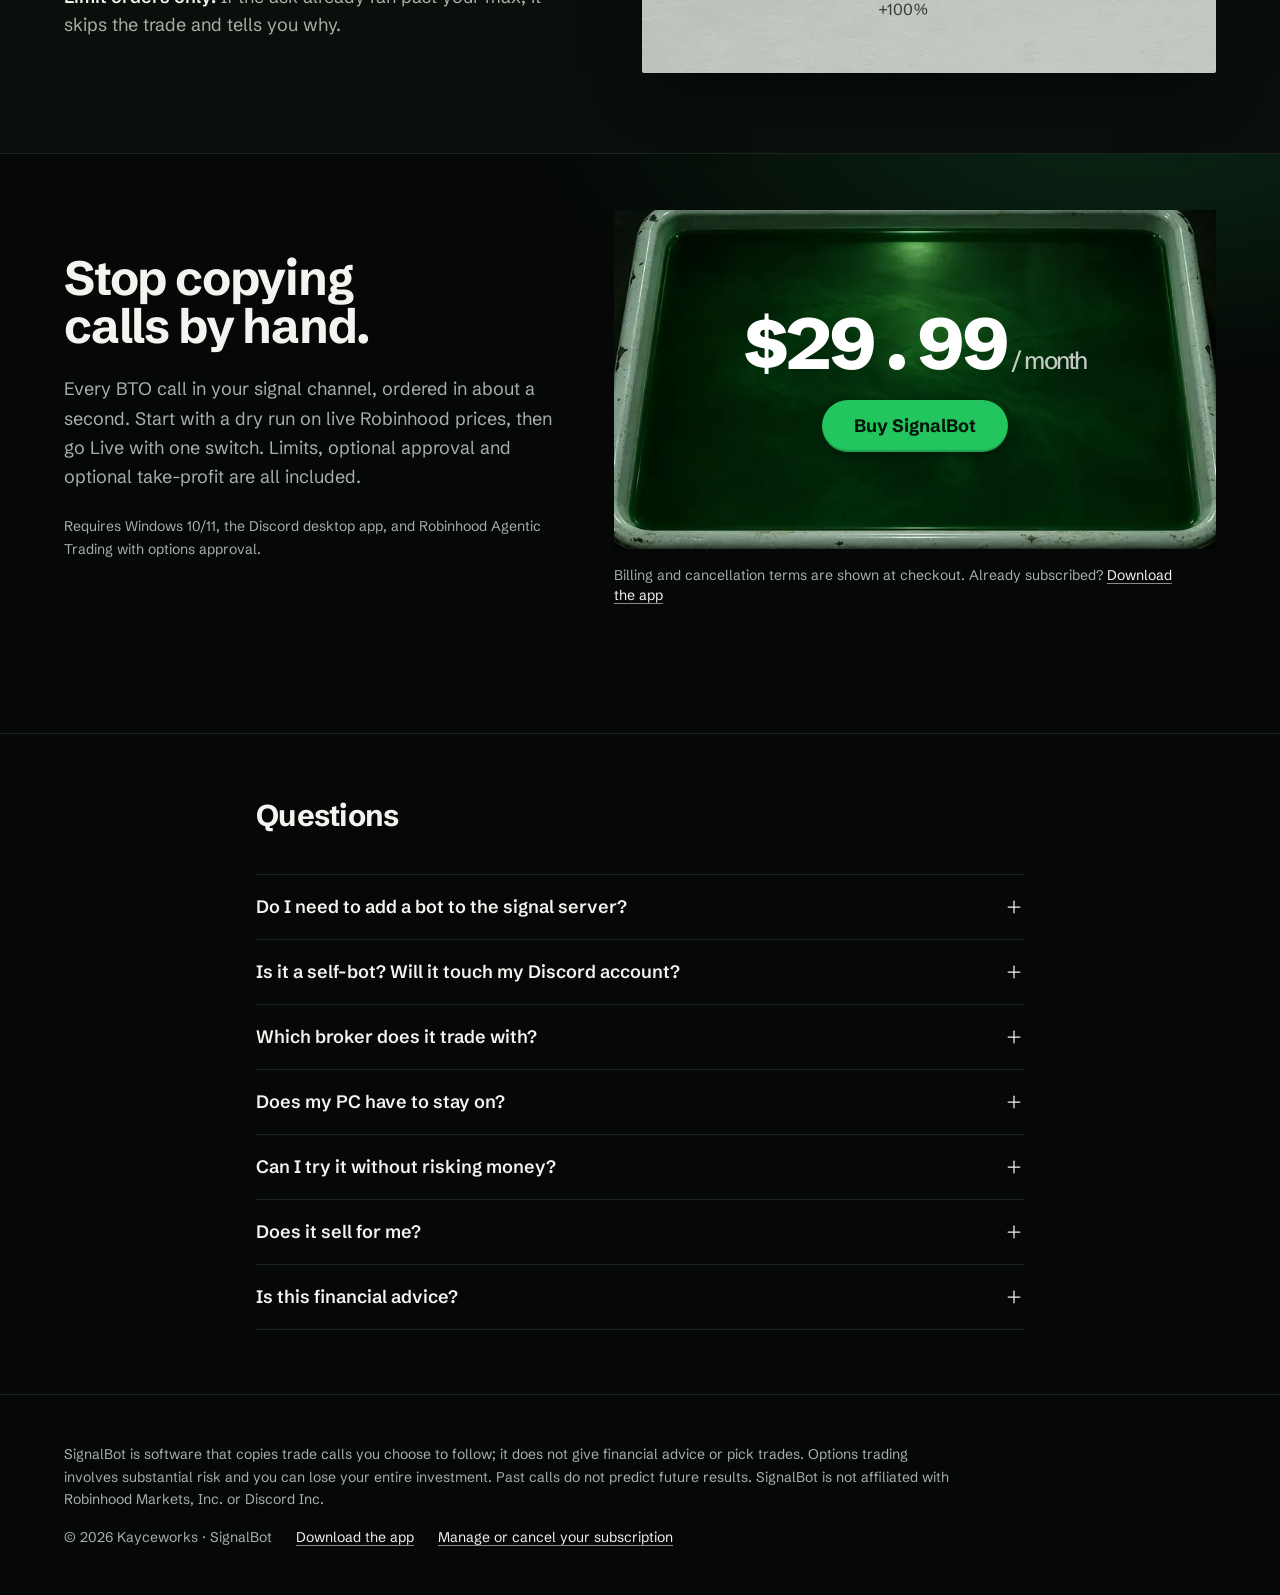
==== commit 98c9d429: "Add the 55-second explainer video section; download page shows v0.1.12 Co-Authored-By: Claude Opus 5" ====
--- a/index.html
+++ b/index.html
@@ -1,4 +1,4 @@
-<!DOCTYPE html><html lang="en"><head><meta charset="utf-8"><meta name="viewport" content="width=device-width, initial-scale=1, viewport-fit=cover"><title>SignalBot — Discord trade calls into Robinhood, in about a second</title><meta name="description" content="SignalBot reads the signal channel in your own Discord app and places a limit order in your Robinhood account in about a second. Windows app, $29.99/month."><link rel="canonical" href="https://getsignalbot.com/"><meta name="theme-color" content="#050806"><link rel="icon" type="image/png" href="/favicon.png"><link rel="apple-touch-icon" href="/apple-touch-icon.png"><meta property="og:type" content="website"><meta property="og:title" content="SignalBot — Discord trade calls into Robinhood, in about a second"><meta property="og:description" content="SignalBot reads the signal channel in your own Discord app and places a limit order in your Robinhood account in about a second. Windows app, $29.99/month."><meta property="og:url" content="https://getsignalbot.com/"><meta property="og:image" content="https://getsignalbot.com/og.png"><meta name="twitter:card" content="summary_large_image"><link rel="stylesheet" href="/_astro/plus.SBp-vLsu.css"><link rel="stylesheet" href="/_astro/index.DPr1iVqF.css"></head><body><div class="sticky-buy" data-sticky-buy aria-hidden="true"><div class="sticky-inner"><a href="#top" class="sticky-logo" tabindex="-1" aria-label="SignalBot, back to top"><img src="/_astro/logo.BBR5pKgK_Z2euq7B.webp" srcset="/_astro/logo.BBR5pKgK_1rQX4o.webp 300w, /_astro/logo.BBR5pKgK_dfS60.webp 600w" alt="SignalBot" sizes="160px" loading="lazy" decoding="async" width="900" height="258"></a><nav class="sticky-links" aria-label="Sections"><a href="#how" tabindex="-1">How it works</a><a href="#safety" tabindex="-1">Safety</a><a href="#faq" tabindex="-1">FAQ</a><a href="/download/" tabindex="-1">Download</a></nav><a class="btn-buy sticky-cta" href="https://buy.stripe.com/test_7sY9AS72R5In4JV2ib1Fe00" tabindex="-1">Buy — $29.99/mo</a></div></div><script type="module">var e=document.querySelector(`[data-sticky-buy]`),t=document.querySelector(`[data-buy]`);if(e&&t){let n=e.querySelectorAll(`a`),r=t=>{e.classList.toggle(`is-shown`,t),e.setAttribute(`aria-hidden`,t?`false`:`true`),n.forEach(e=>e.tabIndex=t?0:-1)};new IntersectionObserver(([e])=>{r(!e.isIntersecting&&e.boundingClientRect.top<0)}).observe(t)}</script><div class="hero-cq"><header class="hero" id="top"><div class="hero-room" aria-hidden="true"><img src="/_astro/room.BMkH0sOq_Z1XDotR.webp" srcset="/_astro/room.BMkH0sOq_bJKM3.webp 960w, /_astro/room.BMkH0sOq_219Aft.webp 1536w, /_astro/room.BMkH0sOq_Z1XDotR.webp 2304w" alt sizes="100vw" loading="eager" fetchpriority="high" decoding="async" width="2304" height="1140" class="plate-room"></div><nav class="hero-nav" aria-label="Main"><a href="#top" class="hero-logo" aria-label="SignalBot home"><img src="/_astro/logo.BBR5pKgK_Z2euq7B.webp" srcset="/_astro/logo.BBR5pKgK_1rQX4o.webp 300w, /_astro/logo.BBR5pKgK_dfS60.webp 600w, /_astro/logo.BBR5pKgK_Z2euq7B.webp 900w" alt="SignalBot" sizes="(min-width: 900px) 20vw, 170px" loading="eager" decoding="async" width="900" height="258"></a><ul class="hero-links"><li><a href="#how">How it works</a></li><li aria-hidden="true">·</li><li><a href="#safety">Safety</a></li><li aria-hidden="true">·</li><li><a href="#pricing">Pricing</a></li><li aria-hidden="true">·</li><li><a href="#faq">FAQ</a></li><li aria-hidden="true">·</li><li><a href="/download/">Download</a></li></ul></nav><h1 class="hero-headline">Every call develops<br> into your order <span class="lit">instantly.</span></h1><p class="hero-subline">SignalBot reads the signal channel in your own Discord app and places a limit order in your Robinhood account in about a second. No copying, no lag.</p><a class="btn-buy hero-buy" href="https://buy.stripe.com/test_7sY9AS72R5In4JV2ib1Fe00" data-buy>Buy SignalBot — $29.99/month</a><a class="link-quiet hero-how" href="#how">See how it works</a><figure class="hero-strip" data-develop><img src="/_astro/strip.Cyu0HuGh_Z2oF6tQ.webp" srcset="/_astro/strip.Cyu0HuGh_Z21bVCi.webp 800w, /_astro/strip.Cyu0HuGh_1HBBcz.webp 1500w, /_astro/strip.Cyu0HuGh_Z2oF6tQ.webp 1920w" alt sizes="(min-width: 900px) 66vw, 100vw" loading="eager" decoding="async" width="1920" height="407" class="plate-strip"><figcaption class="sr-only">An example trade, timed: the call is seen in Discord at 9:31:03, read 0.3 seconds later, and the limit order is sent to Robinhood 1.0 second after the call.</figcaption><div class="band band-1" style="--band:0"><img src="/_astro/strip-band-1.DtUoEfEZ_Z1PDiQO.webp" srcset="/_astro/strip-band-1.DtUoEfEZ_Z1PDiQO.webp 623w" alt sizes="100vw" loading="eager" decoding="sync" width="623" height="270" class="plate-band"><span class="band-veil" aria-hidden="true"></span><p class="pencil band-label strip-1"><span>1 · Signal – BTO $SPY 700C</span><span class="band-line2">@1.25 called in Discord, 9:31:03</span></p></div><div class="band band-2" style="--band:1"><img src="/_astro/strip-band-2.BYzoTw8g_Z2oW3U1.webp" srcset="/_astro/strip-band-2.BYzoTw8g_Z2oW3U1.webp 623w" alt sizes="100vw" loading="eager" decoding="sync" width="623" height="270" class="plate-band"><span class="band-veil" aria-hidden="true"></span><p class="pencil band-label strip-2"><span>2 · Read – +0.3 s</span><span class="band-line2">ticker, strike, expiry, price</span></p></div><div class="band band-3" style="--band:2"><img src="/_astro/strip-band-3.DfpMesO8_ZbMLF8.webp" srcset="/_astro/strip-band-3.DfpMesO8_ZbMLF8.webp 623w" alt sizes="100vw" loading="eager" decoding="sync" width="623" height="270" class="plate-band"><span class="band-veil" aria-hidden="true"></span><p class="pencil band-label strip-3"><span>3 · Order – +1.0 s</span><span class="band-line2">limit order sent to Robinhood</span></p></div></figure><ul class="hero-trays" aria-label="Why SignalBot"><li class="tray tray-1"><img src="/_astro/tray-1.DQNgs_EA_Z1M80Qo.webp" srcset="/_astro/tray-1.DQNgs_EA_Z18zmxS.webp 520w, /_astro/tray-1.DQNgs_EA_Z1x0Ljz.webp 780w" alt sizes="(min-width: 900px) 34vw, 100vw" loading="eager" decoding="sync" width="1536" height="864" class="plate-tray"><span class="tray-icon icon-1" aria-hidden="true"><!-- @license lucide-static v1.66.0 - ISC -->
+<!DOCTYPE html><html lang="en"><head><meta charset="utf-8"><meta name="viewport" content="width=device-width, initial-scale=1, viewport-fit=cover"><title>SignalBot — Discord trade calls into Robinhood, in about a second</title><meta name="description" content="SignalBot reads the signal channel in your own Discord app and places a limit order in your Robinhood account in about a second. Windows app, $29.99/month."><link rel="canonical" href="https://getsignalbot.com/"><meta name="theme-color" content="#050806"><link rel="icon" type="image/png" href="/favicon.png"><link rel="apple-touch-icon" href="/apple-touch-icon.png"><meta property="og:type" content="website"><meta property="og:title" content="SignalBot — Discord trade calls into Robinhood, in about a second"><meta property="og:description" content="SignalBot reads the signal channel in your own Discord app and places a limit order in your Robinhood account in about a second. Windows app, $29.99/month."><meta property="og:url" content="https://getsignalbot.com/"><meta property="og:image" content="https://getsignalbot.com/og.png"><meta name="twitter:card" content="summary_large_image"><link rel="stylesheet" href="/_astro/plus.BmlwOCHC.css"><link rel="stylesheet" href="/_astro/index.DZ4UzjtY.css"></head><body><div class="sticky-buy" data-sticky-buy aria-hidden="true"><div class="sticky-inner"><a href="#top" class="sticky-logo" tabindex="-1" aria-label="SignalBot, back to top"><img src="/_astro/logo.BBR5pKgK_Z2euq7B.webp" srcset="/_astro/logo.BBR5pKgK_1rQX4o.webp 300w, /_astro/logo.BBR5pKgK_dfS60.webp 600w" alt="SignalBot" sizes="160px" loading="lazy" decoding="async" width="900" height="258"></a><nav class="sticky-links" aria-label="Sections"><a href="#how" tabindex="-1">How it works</a><a href="#safety" tabindex="-1">Safety</a><a href="#faq" tabindex="-1">FAQ</a><a href="/download/" tabindex="-1">Download</a></nav><a class="btn-buy sticky-cta" href="https://buy.stripe.com/test_7sY9AS72R5In4JV2ib1Fe00" tabindex="-1">Buy — $29.99/mo</a></div></div><script type="module">var e=document.querySelector(`[data-sticky-buy]`),t=document.querySelector(`[data-buy]`);if(e&&t){let n=e.querySelectorAll(`a`),r=t=>{e.classList.toggle(`is-shown`,t),e.setAttribute(`aria-hidden`,t?`false`:`true`),n.forEach(e=>e.tabIndex=t?0:-1)};new IntersectionObserver(([e])=>{r(!e.isIntersecting&&e.boundingClientRect.top<0)}).observe(t)}</script><div class="hero-cq"><header class="hero" id="top"><div class="hero-room" aria-hidden="true"><img src="/_astro/room.BMkH0sOq_Z1XDotR.webp" srcset="/_astro/room.BMkH0sOq_bJKM3.webp 960w, /_astro/room.BMkH0sOq_219Aft.webp 1536w, /_astro/room.BMkH0sOq_Z1XDotR.webp 2304w" alt sizes="100vw" loading="eager" fetchpriority="high" decoding="async" width="2304" height="1140" class="plate-room"></div><nav class="hero-nav" aria-label="Main"><a href="#top" class="hero-logo" aria-label="SignalBot home"><img src="/_astro/logo.BBR5pKgK_Z2euq7B.webp" srcset="/_astro/logo.BBR5pKgK_1rQX4o.webp 300w, /_astro/logo.BBR5pKgK_dfS60.webp 600w, /_astro/logo.BBR5pKgK_Z2euq7B.webp 900w" alt="SignalBot" sizes="(min-width: 900px) 20vw, 170px" loading="eager" decoding="async" width="900" height="258"></a><ul class="hero-links"><li><a href="#how">How it works</a></li><li aria-hidden="true">·</li><li><a href="#safety">Safety</a></li><li aria-hidden="true">·</li><li><a href="#pricing">Pricing</a></li><li aria-hidden="true">·</li><li><a href="#faq">FAQ</a></li><li aria-hidden="true">·</li><li><a href="/download/">Download</a></li></ul></nav><h1 class="hero-headline">Every call develops<br> into your order <span class="lit">instantly.</span></h1><p class="hero-subline">SignalBot reads the signal channel in your own Discord app and places a limit order in your Robinhood account in about a second. No copying, no lag.</p><a class="btn-buy hero-buy" href="https://buy.stripe.com/test_7sY9AS72R5In4JV2ib1Fe00" data-buy>Buy SignalBot — $29.99/month</a><a class="link-quiet hero-how" href="#how">See how it works</a><figure class="hero-strip" data-develop><img src="/_astro/strip.Cyu0HuGh_Z2oF6tQ.webp" srcset="/_astro/strip.Cyu0HuGh_Z21bVCi.webp 800w, /_astro/strip.Cyu0HuGh_1HBBcz.webp 1500w, /_astro/strip.Cyu0HuGh_Z2oF6tQ.webp 1920w" alt sizes="(min-width: 900px) 66vw, 100vw" loading="eager" decoding="async" width="1920" height="407" class="plate-strip"><figcaption class="sr-only">An example trade, timed: the call is seen in Discord at 9:31:03, read 0.3 seconds later, and the limit order is sent to Robinhood 1.0 second after the call.</figcaption><div class="band band-1" style="--band:0"><img src="/_astro/strip-band-1.DtUoEfEZ_Z1PDiQO.webp" srcset="/_astro/strip-band-1.DtUoEfEZ_Z1PDiQO.webp 623w" alt sizes="100vw" loading="eager" decoding="sync" width="623" height="270" class="plate-band"><span class="band-veil" aria-hidden="true"></span><p class="pencil band-label strip-1"><span>1 · Signal – BTO $SPY 700C</span><span class="band-line2">@1.25 called in Discord, 9:31:03</span></p></div><div class="band band-2" style="--band:1"><img src="/_astro/strip-band-2.BYzoTw8g_Z2oW3U1.webp" srcset="/_astro/strip-band-2.BYzoTw8g_Z2oW3U1.webp 623w" alt sizes="100vw" loading="eager" decoding="sync" width="623" height="270" class="plate-band"><span class="band-veil" aria-hidden="true"></span><p class="pencil band-label strip-2"><span>2 · Read – +0.3 s</span><span class="band-line2">ticker, strike, expiry, price</span></p></div><div class="band band-3" style="--band:2"><img src="/_astro/strip-band-3.DfpMesO8_ZbMLF8.webp" srcset="/_astro/strip-band-3.DfpMesO8_ZbMLF8.webp 623w" alt sizes="100vw" loading="eager" decoding="sync" width="623" height="270" class="plate-band"><span class="band-veil" aria-hidden="true"></span><p class="pencil band-label strip-3"><span>3 · Order – +1.0 s</span><span class="band-line2">limit order sent to Robinhood</span></p></div></figure><ul class="hero-trays" aria-label="Why SignalBot"><li class="tray tray-1"><img src="/_astro/tray-1.DQNgs_EA_Z1M80Qo.webp" srcset="/_astro/tray-1.DQNgs_EA_Z18zmxS.webp 520w, /_astro/tray-1.DQNgs_EA_Z1x0Ljz.webp 780w" alt sizes="(min-width: 900px) 34vw, 100vw" loading="eager" decoding="sync" width="1536" height="864" class="plate-tray"><span class="tray-icon icon-1" aria-hidden="true"><!-- @license lucide-static v1.66.0 - ISC -->
 <svg
   class="lucide lucide-server"
   xmlns="http://www.w3.org/2000/svg"
@@ -49,7 +49,22 @@
   <line x1="12" x2="15" y1="14" y2="11" />
   <circle cx="12" cy="14" r="8" />
 </svg>
-</span><p class="tray-title tray-3-title">Instant — calls become<br>orders in about a second</p></li></ul></header></div><script type="module">var e=document.querySelector(`[data-develop]`),t=window.matchMedia(`(prefers-reduced-motion: reduce)`).matches;if(e&&!t){e.classList.add(`is-exposing`);let t=()=>requestAnimationFrame(()=>requestAnimationFrame(()=>{e.classList.add(`is-developing`),e.classList.remove(`is-exposing`)})),n=new IntersectionObserver(e=>{e.some(e=>e.isIntersecting)&&(n.disconnect(),setTimeout(t,250))},{threshold:.4});n.observe(e)}</script><main><section id="how" class="safelight border-t border-rule px-5 py-24 sm:px-10 lg:py-36"><div class="mx-auto max-w-6xl"><h2 class="max-w-3xl text-4xl font-bold tracking-tight sm:text-5xl">One call, three stations, about a second.</h2><ol class="mt-14 grid gap-12 lg:grid-cols-3 lg:gap-1.5"><li><div class="relative aspect-[623/270] overflow-hidden shadow-[0_18px_40px_-18px_rgb(0_0_0/0.9)]"><img src="/_astro/strip-band-1.DtUoEfEZ_Z1PDiQO.webp" srcset="/_astro/strip-band-1.DtUoEfEZ_Z1PDiQO.webp 623w" alt sizes="(min-width: 1024px) 33vw, 100vw" decoding="sync" loading="lazy" width="623" height="270" class="absolute inset-0 h-full w-full"><p class="font-pencil relative px-5 pt-4 text-2xl italic text-pencil">1 · Signal</p><p class="num absolute bottom-3 right-5 text-3xl font-semibold tracking-tight text-pencil">0.0 s</p></div><p class="mt-6 max-w-xl text-lg leading-relaxed text-ink lg:pr-6">SignalBot watches the signal channel in your own Discord desktop app. The moment the caller posts BTO $SPY 700C @1.25, it has the exact text. No bot in their server, no webhook, no Discord login.</p></li><li><div class="relative aspect-[623/270] overflow-hidden shadow-[0_18px_40px_-18px_rgb(0_0_0/0.9)]"><img src="/_astro/strip-band-2.BYzoTw8g_Z2oW3U1.webp" srcset="/_astro/strip-band-2.BYzoTw8g_Z2oW3U1.webp 623w" alt sizes="(min-width: 1024px) 33vw, 100vw" decoding="sync" loading="lazy" width="623" height="270" class="absolute inset-0 h-full w-full"><p class="font-pencil relative px-5 pt-4 text-2xl italic text-pencil">2 · Read</p><p class="num absolute bottom-3 right-5 text-3xl font-semibold tracking-tight text-ink">+0.3 s</p></div><p class="mt-6 max-w-xl text-lg leading-relaxed text-ink lg:pr-6">It reads ticker, strike, call or put, expiry and price. Anything unclear (spreads, trims, rolls, a missing price) is skipped and you get an alert instead of a guess.</p></li><li><div class="relative aspect-[623/270] overflow-hidden shadow-[0_18px_40px_-18px_rgb(0_0_0/0.9)]"><img src="/_astro/strip-band-3.DfpMesO8_ZbMLF8.webp" srcset="/_astro/strip-band-3.DfpMesO8_ZbMLF8.webp 623w" alt sizes="(min-width: 1024px) 33vw, 100vw" decoding="sync" loading="lazy" width="623" height="270" class="absolute inset-0 h-full w-full"><p class="font-pencil relative px-5 pt-4 text-2xl italic text-pencil">3 · Order</p><p class="num absolute bottom-3 right-5 text-3xl font-semibold tracking-tight text-paper">+1.0 s</p></div><p class="mt-6 max-w-xl text-lg leading-relaxed text-ink lg:pr-6">It places a limit order in your Robinhood Agentic account: the live ask, never more than the call price plus the cushion you set. Never a market order.</p></li></ol><p class="mt-12 text-sm text-dim">Timing measured in dry runs from the moment the call is read; your fill depends on the market.</p></div></section><section id="safety" class="border-t border-rule bg-bench-2 px-5 py-20 sm:px-10"><div class="mx-auto grid max-w-6xl gap-14 lg:grid-cols-[1fr_1.1fr]"><div><h2 class="text-4xl font-bold tracking-tight sm:text-5xl">Fast, inside limits you set.</h2><p class="mt-5 max-w-xl text-lg leading-relaxed text-dim">Speed only helps if it can't run away from you. Every call passes your limits before anything is sent, and it all starts as a dry run.</p><div class="mt-10 space-y-6"><p class="text-lg"><span class="font-semibold text-ink">No bot in the server.</span> <span class="text-dim">Reads your own Discord app. Nothing to install in anyone's server.</span></p><p class="text-lg"><span class="font-semibold text-ink">Your money stays yours.</span> <span class="text-dim">Orders go only to your Robinhood Agentic account, funded with what you choose.</span></p><p class="text-lg"><span class="font-semibold text-ink">Limit orders only.</span> <span class="text-dim">If the ask already ran past your max, it skips the trade and tells you why.</span></p></div></div><dl class="self-start rounded-[2px] bg-paper p-7 text-pencil shadow-[0_24px_60px_-20px_rgb(0_0_0/0.8)] sm:p-9" style="background-image:url(/_astro/paper.BE3xuuNx_1NsIiJ.webp);background-size:1872px 158px;background-repeat:repeat-y"><p class="font-pencil text-2xl italic">Your limits</p><div class="grid gap-1 border-t border-pencil/15 py-4 sm:grid-cols-[11rem_1fr] sm:gap-6"><dt class="font-semibold">Pay up to</dt><dd class="text-pencil/80">1–30¢ over the call price, your choice</dd></div><div class="grid gap-1 border-t border-pencil/15 py-4 sm:grid-cols-[11rem_1fr] sm:gap-6"><dt class="font-semibold">Max per trade</dt><dd class="text-pencil/80">A dollar cap; it buys fewer contracts to fit</dd></div><div class="grid gap-1 border-t border-pencil/15 py-4 sm:grid-cols-[11rem_1fr] sm:gap-6"><dt class="font-semibold">Max per day</dt><dd class="text-pencil/80">Total spend and number of buys</dd></div><div class="grid gap-1 border-t border-pencil/15 py-4 sm:grid-cols-[11rem_1fr] sm:gap-6"><dt class="font-semibold">Market hours</dt><dd class="text-pencil/80">Ignore calls outside 9:30–4:00 ET</dd></div><div class="grid gap-1 border-t border-pencil/15 py-4 sm:grid-cols-[11rem_1fr] sm:gap-6"><dt class="font-semibold">Approve each trade</dt><dd class="text-pencil/80">Optional: one click in the app before it sends</dd></div><div class="grid gap-1 border-t border-pencil/15 py-4 sm:grid-cols-[11rem_1fr] sm:gap-6"><dt class="font-semibold">Take-profit</dt><dd class="text-pencil/80">Optional: a resting sell at your fill +5% to +100%</dd></div></dl></div></section><section id="pricing" class="safelight border-t border-rule px-5 pb-24 pt-14 sm:px-10 lg:pb-32"><div class="mx-auto grid max-w-6xl items-center gap-12 lg:grid-cols-[1fr_1.2fr]"><div><h2 class="text-4xl font-bold tracking-tight sm:text-5xl">Stop copying calls by hand.</h2><p class="mt-6 max-w-xl text-lg leading-relaxed text-dim">Every BTO call in your signal channel, ordered in about a second. Start with a dry run on live Robinhood prices, then go Live with one switch. Limits, optional approval and optional take-profit are all included.</p><p class="mt-6 max-w-xl text-sm leading-relaxed text-dim">Requires Windows 10/11, the Discord desktop app, and Robinhood Agentic Trading with options approval.</p></div><div><div class="relative aspect-[16/9] overflow-hidden"><img src="/_astro/tray-2.CV-D1YsF_Z19CRwS.webp" srcset="/_astro/tray-2.CV-D1YsF_2pnmJi.webp 780w, /_astro/tray-2.CV-D1YsF_Z10GSS.webp 1200w, /_astro/tray-2.CV-D1YsF_Z19CRwS.webp 1536w" alt sizes="(min-width: 1024px) 55vw, 100vw" decoding="sync" loading="lazy" width="1536" height="864" class="absolute inset-0 h-full w-full object-cover"><div class="relative flex h-full flex-col items-center justify-center gap-3 text-center"><p class="num text-6xl font-extrabold tracking-tight text-white sm:text-7xl">$29.99<span class="text-xl font-medium text-ink/80 sm:text-2xl"> / month</span></p><a class="btn-buy mt-2 min-h-13 px-8 text-lg" href="https://buy.stripe.com/test_7sY9AS72R5In4JV2ib1Fe00">Buy SignalBot</a></div></div><p class="mt-4 text-sm text-dim">Billing and cancellation terms are shown at checkout. Already subscribed? <a class="link-quiet" href="/download/">Download the app</a></p></div></div></section><section id="faq" class="border-t border-rule px-5 py-16 sm:px-10"><div class="mx-auto max-w-3xl"><h2 class="text-3xl font-bold tracking-tight">Questions</h2><div class="mt-10 border-t border-rule"><details class="group border-b border-rule"><summary class="flex min-h-16 items-center justify-between gap-6 py-4 text-lg font-semibold">Do I need to add a bot to the signal server?<span class="faq-icon size-5 flex-none text-ink transition-transform duration-200 group-open:rotate-45" aria-hidden="true"><!-- @license lucide-static v1.66.0 - ISC -->
+</span><p class="tray-title tray-3-title">Instant — calls become<br>orders in about a second</p></li></ul></header></div><script type="module">var e=document.querySelector(`[data-develop]`),t=window.matchMedia(`(prefers-reduced-motion: reduce)`).matches;if(e&&!t){e.classList.add(`is-exposing`);let t=()=>requestAnimationFrame(()=>requestAnimationFrame(()=>{e.classList.add(`is-developing`),e.classList.remove(`is-exposing`)})),n=new IntersectionObserver(e=>{e.some(e=>e.isIntersecting)&&(n.disconnect(),setTimeout(t,250))},{threshold:.4});n.observe(e)}</script><main><section id="watch" aria-labelledby="watch-title" class="border-t border-rule bg-bench-2 px-5 py-20 sm:px-10 lg:py-28" data-astro-cid-cn76xad7><div class="mx-auto max-w-6xl" data-astro-cid-cn76xad7><div class="flex flex-wrap items-end justify-between gap-x-12 gap-y-5" data-astro-cid-cn76xad7><div data-astro-cid-cn76xad7><p class="font-pencil text-2xl italic text-safelight" data-astro-cid-cn76xad7>55 seconds</p><h2 id="watch-title" class="mt-2 max-w-2xl text-4xl font-bold tracking-tight sm:text-5xl" data-astro-cid-cn76xad7>Watch SignalBot work.</h2></div><p class="max-w-md text-lg leading-relaxed text-dim" data-astro-cid-cn76xad7>A call lands in Discord, passes your limits and your approval, and goes to your broker. Every step is saved in your history.</p></div><div class="watch-frame mt-10" data-watch data-astro-cid-cn76xad7><video class="watch-video" controls preload="none" playsinline poster="/video/signalbot-poster.jpg" width="1920" height="1080" data-astro-cid-cn76xad7><source src="/video/signalbot-in-55-seconds.mp4" type="video/mp4" data-astro-cid-cn76xad7><a class="link-quiet" href="/video/signalbot-in-55-seconds.mp4" data-astro-cid-cn76xad7>Download the SignalBot video (MP4, 13 MB)</a></video><button type="button" class="watch-play btn-buy" hidden aria-label="Play the 55-second SignalBot video" data-astro-cid-cn76xad7><span class="watch-play-icon" aria-hidden="true" data-astro-cid-cn76xad7><!-- @license lucide-static v1.66.0 - ISC -->
+<svg
+  class="lucide lucide-play"
+  xmlns="http://www.w3.org/2000/svg"
+  width="24"
+  height="24"
+  viewBox="0 0 24 24"
+  fill="none"
+  stroke="currentColor"
+  stroke-width="2"
+  stroke-linecap="round"
+  stroke-linejoin="round"
+>
+  <path d="M5 5a2 2 0 0 1 3.008-1.728l11.997 6.998a2 2 0 0 1 .003 3.458l-12 7A2 2 0 0 1 5 19z" />
+</svg>
+</span>Play video <span class="num font-medium opacity-75" data-astro-cid-cn76xad7>0:55</span></button></div></div></section><script type="module">for(let e of document.querySelectorAll(`[data-watch]`)){let t=e.querySelector(`video`),n=e.querySelector(`.watch-play`);t.controls=!1,n.hidden=!1;let r=()=>{n.hidden=!0,t.controls=!0,t.play().catch(()=>{})};n.addEventListener(`click`,r),t.addEventListener(`play`,()=>{n.hidden=!0,t.controls=!0}),t.addEventListener(`click`,()=>{t.controls||r()})}</script><section id="how" class="safelight border-t border-rule px-5 py-24 sm:px-10 lg:py-36"><div class="mx-auto max-w-6xl"><h2 class="max-w-3xl text-4xl font-bold tracking-tight sm:text-5xl">One call, three stations, about a second.</h2><ol class="mt-14 grid gap-12 lg:grid-cols-3 lg:gap-1.5"><li><div class="relative aspect-[623/270] overflow-hidden shadow-[0_18px_40px_-18px_rgb(0_0_0/0.9)]"><img src="/_astro/strip-band-1.DtUoEfEZ_Z1PDiQO.webp" srcset="/_astro/strip-band-1.DtUoEfEZ_Z1PDiQO.webp 623w" alt sizes="(min-width: 1024px) 33vw, 100vw" decoding="sync" loading="lazy" width="623" height="270" class="absolute inset-0 h-full w-full"><p class="font-pencil relative px-5 pt-4 text-2xl italic text-pencil">1 · Signal</p><p class="num absolute bottom-3 right-5 text-3xl font-semibold tracking-tight text-pencil">0.0 s</p></div><p class="mt-6 max-w-xl text-lg leading-relaxed text-ink lg:pr-6">SignalBot watches the signal channel in your own Discord desktop app. The moment the caller posts BTO $SPY 700C @1.25, it has the exact text. No bot in their server, no webhook, no Discord login.</p></li><li><div class="relative aspect-[623/270] overflow-hidden shadow-[0_18px_40px_-18px_rgb(0_0_0/0.9)]"><img src="/_astro/strip-band-2.BYzoTw8g_Z2oW3U1.webp" srcset="/_astro/strip-band-2.BYzoTw8g_Z2oW3U1.webp 623w" alt sizes="(min-width: 1024px) 33vw, 100vw" decoding="sync" loading="lazy" width="623" height="270" class="absolute inset-0 h-full w-full"><p class="font-pencil relative px-5 pt-4 text-2xl italic text-pencil">2 · Read</p><p class="num absolute bottom-3 right-5 text-3xl font-semibold tracking-tight text-ink">+0.3 s</p></div><p class="mt-6 max-w-xl text-lg leading-relaxed text-ink lg:pr-6">It reads ticker, strike, call or put, expiry and price. Anything unclear (spreads, trims, rolls, a missing price) is skipped and you get an alert instead of a guess.</p></li><li><div class="relative aspect-[623/270] overflow-hidden shadow-[0_18px_40px_-18px_rgb(0_0_0/0.9)]"><img src="/_astro/strip-band-3.DfpMesO8_ZbMLF8.webp" srcset="/_astro/strip-band-3.DfpMesO8_ZbMLF8.webp 623w" alt sizes="(min-width: 1024px) 33vw, 100vw" decoding="sync" loading="lazy" width="623" height="270" class="absolute inset-0 h-full w-full"><p class="font-pencil relative px-5 pt-4 text-2xl italic text-pencil">3 · Order</p><p class="num absolute bottom-3 right-5 text-3xl font-semibold tracking-tight text-paper">+1.0 s</p></div><p class="mt-6 max-w-xl text-lg leading-relaxed text-ink lg:pr-6">It places a limit order in your Robinhood Agentic account: the live ask, never more than the call price plus the cushion you set. Never a market order.</p></li></ol><p class="mt-12 text-sm text-dim">Timing measured in dry runs from the moment the call is read; your fill depends on the market.</p></div></section><section id="safety" class="border-t border-rule bg-bench-2 px-5 py-20 sm:px-10"><div class="mx-auto grid max-w-6xl gap-14 lg:grid-cols-[1fr_1.1fr]"><div><h2 class="text-4xl font-bold tracking-tight sm:text-5xl">Fast, inside limits you set.</h2><p class="mt-5 max-w-xl text-lg leading-relaxed text-dim">Speed only helps if it can't run away from you. Every call passes your limits before anything is sent, and it all starts as a dry run.</p><div class="mt-10 space-y-6"><p class="text-lg"><span class="font-semibold text-ink">No bot in the server.</span> <span class="text-dim">Reads your own Discord app. Nothing to install in anyone's server.</span></p><p class="text-lg"><span class="font-semibold text-ink">Your money stays yours.</span> <span class="text-dim">Orders go only to your Robinhood Agentic account, funded with what you choose.</span></p><p class="text-lg"><span class="font-semibold text-ink">Limit orders only.</span> <span class="text-dim">If the ask already ran past your max, it skips the trade and tells you why.</span></p></div></div><dl class="self-start rounded-[2px] bg-paper p-7 text-pencil shadow-[0_24px_60px_-20px_rgb(0_0_0/0.8)] sm:p-9" style="background-image:url(/_astro/paper.BE3xuuNx_1NsIiJ.webp);background-size:1872px 158px;background-repeat:repeat-y"><p class="font-pencil text-2xl italic">Your limits</p><div class="grid gap-1 border-t border-pencil/15 py-4 sm:grid-cols-[11rem_1fr] sm:gap-6"><dt class="font-semibold">Pay up to</dt><dd class="text-pencil/80">1–30¢ over the call price, your choice</dd></div><div class="grid gap-1 border-t border-pencil/15 py-4 sm:grid-cols-[11rem_1fr] sm:gap-6"><dt class="font-semibold">Max per trade</dt><dd class="text-pencil/80">A dollar cap; it buys fewer contracts to fit</dd></div><div class="grid gap-1 border-t border-pencil/15 py-4 sm:grid-cols-[11rem_1fr] sm:gap-6"><dt class="font-semibold">Max per day</dt><dd class="text-pencil/80">Total spend and number of buys</dd></div><div class="grid gap-1 border-t border-pencil/15 py-4 sm:grid-cols-[11rem_1fr] sm:gap-6"><dt class="font-semibold">Market hours</dt><dd class="text-pencil/80">Ignore calls outside 9:30–4:00 ET</dd></div><div class="grid gap-1 border-t border-pencil/15 py-4 sm:grid-cols-[11rem_1fr] sm:gap-6"><dt class="font-semibold">Approve each trade</dt><dd class="text-pencil/80">Optional: one click in the app before it sends</dd></div><div class="grid gap-1 border-t border-pencil/15 py-4 sm:grid-cols-[11rem_1fr] sm:gap-6"><dt class="font-semibold">Take-profit</dt><dd class="text-pencil/80">Optional: a resting sell at your fill +5% to +100%</dd></div></dl></div></section><section id="pricing" class="safelight border-t border-rule px-5 pb-24 pt-14 sm:px-10 lg:pb-32"><div class="mx-auto grid max-w-6xl items-center gap-12 lg:grid-cols-[1fr_1.2fr]"><div><h2 class="text-4xl font-bold tracking-tight sm:text-5xl">Stop copying calls by hand.</h2><p class="mt-6 max-w-xl text-lg leading-relaxed text-dim">Every BTO call in your signal channel, ordered in about a second. Start with a dry run on live Robinhood prices, then go Live with one switch. Limits, optional approval and optional take-profit are all included.</p><p class="mt-6 max-w-xl text-sm leading-relaxed text-dim">Requires Windows 10/11, the Discord desktop app, and Robinhood Agentic Trading with options approval.</p></div><div><div class="relative aspect-[16/9] overflow-hidden"><img src="/_astro/tray-2.CV-D1YsF_Z19CRwS.webp" srcset="/_astro/tray-2.CV-D1YsF_2pnmJi.webp 780w, /_astro/tray-2.CV-D1YsF_Z10GSS.webp 1200w, /_astro/tray-2.CV-D1YsF_Z19CRwS.webp 1536w" alt sizes="(min-width: 1024px) 55vw, 100vw" decoding="sync" loading="lazy" width="1536" height="864" class="absolute inset-0 h-full w-full object-cover"><div class="relative flex h-full flex-col items-center justify-center gap-3 text-center"><p class="num text-6xl font-extrabold tracking-tight text-white sm:text-7xl">$29.99<span class="text-xl font-medium text-ink/80 sm:text-2xl"> / month</span></p><a class="btn-buy mt-2 min-h-13 px-8 text-lg" href="https://buy.stripe.com/test_7sY9AS72R5In4JV2ib1Fe00">Buy SignalBot</a></div></div><p class="mt-4 text-sm text-dim">Billing and cancellation terms are shown at checkout. Already subscribed? <a class="link-quiet" href="/download/">Download the app</a></p></div></div></section><section id="faq" class="border-t border-rule px-5 py-16 sm:px-10"><div class="mx-auto max-w-3xl"><h2 class="text-3xl font-bold tracking-tight">Questions</h2><div class="mt-10 border-t border-rule"><details class="group border-b border-rule"><summary class="flex min-h-16 items-center justify-between gap-6 py-4 text-lg font-semibold">Do I need to add a bot to the signal server?<span class="faq-icon size-5 flex-none text-ink transition-transform duration-200 group-open:rotate-45" aria-hidden="true"><!-- @license lucide-static v1.66.0 - ISC -->
 <svg
   class="lucide lucide-plus"
   xmlns="http://www.w3.org/2000/svg"
--- a/_astro/index.DZ4UzjtY.css
+++ b/_astro/index.DZ4UzjtY.css
@@ -0,0 +1 @@
+.hero-cq{container-type:inline-size}.hero{background:var(--color-bench);color:var(--color-ink);position:relative;overflow:hidden}@container (width>=900px){.hero-room,.hero-logo,.hero-links,.hero-headline,.hero-subline,.hero-buy,.hero-how,.hero-strip,.tray,.band-label,.tray-icon,.tray-title{margin:0;position:absolute}.hero:before{content:"";padding-top:66.6667%;display:block}.hero-room{left:var(--r-room-x);top:var(--r-room-y);width:var(--r-room-w);height:var(--r-room-h)}.hero-room .plate-room{object-fit:cover;width:100%;height:100%;display:block}.hero-logo{left:var(--r-logo-x);top:var(--r-logo-y);width:var(--r-logo-w);height:var(--r-logo-h);display:block}.hero-logo img{object-fit:contain;object-position:left center;width:97%;height:100%;display:block}.hero-links{left:var(--r-nav-x);top:var(--r-nav-y);width:var(--r-nav-w);height:var(--r-nav-h);color:var(--color-ink);justify-content:space-between;align-items:center;padding:0;font-size:1.23698cqw;font-weight:500;list-style:none;display:flex}.hero-links a{text-decoration:none;transition:color .16s}.hero-links a:hover{color:var(--color-safelight)}.hero-headline{left:var(--r-headline-x);top:var(--r-headline-y);width:var(--r-headline-w);height:var(--r-headline-h);letter-spacing:-.012em;text-align:center;white-space:nowrap;font-size:4.29688cqw;font-weight:700;line-height:1.02}.hero-subline{left:var(--r-subline-x);top:var(--r-subline-y);width:var(--r-subline-w);height:var(--r-subline-h);text-align:center;color:var(--color-ink);font-size:1.30208cqw;font-weight:400;line-height:1.3}.hero-buy{left:var(--r-cta-buy-x);top:var(--r-cta-buy-y);width:var(--r-cta-buy-w);height:var(--r-cta-buy-h);font-size:1.17188cqw;font-weight:600}.hero-how{left:var(--r-cta-how-x);top:var(--r-cta-how-y);width:var(--r-cta-how-w);height:var(--r-cta-how-h);text-underline-offset:.3em;justify-content:center;align-items:center;font-size:1.10677cqw;text-decoration-thickness:2px;display:flex}.hero-strip{left:var(--r-strip-x);top:var(--r-strip-y);width:var(--r-strip-w);height:var(--r-strip-h)}.hero-strip .plate-strip{object-fit:fill;width:100%;height:100%;display:block}.band{width:33.3333%;height:100%;top:0;left:calc(var(--band) * 100% / 3);position:absolute}.plate-band{display:none}.band-label{white-space:nowrap;flex-direction:column;font-size:.989583cqw;font-style:italic;line-height:1.28;display:flex}.band-line2{padding-left:.7em}.strip-1{top:2.83019%;left:16.2%}.strip-2{top:2.83019%;left:11.601%}.strip-3{top:2.83019%;left:4.59901%}.band-veil{position:absolute;inset:21% 0 3%}.hero-trays{margin:0;padding:0;list-style:none}.tray{inset:auto}.tray-1{left:var(--r-tray-1-x);top:var(--r-tray-1-y);width:var(--r-tray-1-w);height:var(--r-tray-1-h)}.tray-2{left:var(--r-tray-2-x);top:var(--r-tray-2-y);width:var(--r-tray-2-w);height:var(--r-tray-2-h)}.tray-3{left:var(--r-tray-3-x);top:var(--r-tray-3-y);width:var(--r-tray-3-w);height:var(--r-tray-3-h)}.tray .plate-tray{object-fit:cover;object-position:top center;width:100%;height:100%;display:block}.tray-icon{color:var(--color-ink)}.tray-icon svg{stroke-width:1.5px;width:100%;height:100%}.icon-1{width:12.8405%;height:25.1908%;top:34.3511%;left:45.9144%}.icon-2{width:13.2231%;height:26.7176%;top:32.8244%;left:42.9752%}.icon-3{width:12.9412%;height:26.7176%;top:31.2977%;left:39.6078%}.tray-title{text-align:center;color:#fff;font-size:1.39974cqw;font-weight:500;line-height:1.18}.tray-1-title{white-space:nowrap;width:43.5798%;top:64.1221%;left:29.9611%}.tray-2-title{white-space:nowrap;width:55.7851%;font-size:1.5625cqw;top:64.1221%;left:21.9008%}.tray-3-title{white-space:nowrap;width:49.8039%;top:61.0687%;left:23.1373%}}.lit{color:var(--color-safelight)}@container (width<=899.98px){.hero{padding:1rem 1.25rem 0}.hero-room{height:46rem;position:absolute;inset:13.5rem 0 auto;mask-image:linear-gradient(#0000,#000 16% 86%,#0000)}.hero-room .plate-room{object-fit:cover;object-position:100% 100%;width:100%;height:100%;display:block}.hero-nav{justify-content:space-between;align-items:center;display:flex;position:relative}.hero-logo{width:170px;display:block}.hero-logo img{width:100%;height:auto;display:block}.hero-links{display:none}.hero-headline{letter-spacing:-.02em;margin:2.5rem 0 0;font-size:clamp(2.25rem,10.5vw,3.25rem);font-weight:700;line-height:1.04;position:relative}.hero-headline br{display:none}.hero-subline{color:var(--color-ink);max-width:34rem;margin:1rem 0 0;font-size:1.0625rem;line-height:1.5;position:relative}.hero-buy{width:100%;min-height:3.25rem;margin-top:1.5rem;font-size:1.0625rem;position:relative}.hero-how{margin:1rem 0 0;padding:.5rem 0;font-size:1rem;display:inline-block;position:relative}.hero-strip{gap:.6rem;margin:2rem 0 0;display:grid;position:relative}.hero-strip .plate-strip{display:none}.band{aspect-ratio:623/270;position:relative;overflow:hidden;box-shadow:0 10px 24px -12px #000000e6}.plate-band{object-fit:fill;width:100%;height:100%;display:block;position:absolute;inset:0}.band-label{flex-direction:column;margin:0;padding:.7rem .9rem;font-size:.98rem;font-style:italic;line-height:1.3;display:flex;position:relative}.band-line2{padding-left:.6em}.band-veil{position:absolute;inset:59.3% 0 0}.hero-trays{margin:1.5rem -1.25rem 0;padding:0;list-style:none;display:grid}.tray{text-align:center;align-content:center;place-items:center;gap:.6rem;min-height:9.5rem;padding:2.25rem 1.5rem;display:grid;position:relative}.tray .plate-tray{object-fit:cover;z-index:0;width:100%;height:100%;position:absolute;inset:0}.tray-icon{z-index:1;color:#fff;width:2.6rem;height:2.6rem;position:relative}.tray-icon svg{stroke-width:1.5px;width:100%;height:100%}.tray-title{z-index:1;color:#fff;max-width:18rem;margin:0;font-size:1.15rem;font-weight:500;position:relative}}.band-veil{background:var(--color-paper);opacity:0;pointer-events:none}.is-exposing .band-veil{opacity:1}.is-exposing .band-label{opacity:0;filter:blur(2px);transform:translateY(4px)}.is-developing .band-veil{opacity:0;transition:opacity .62s cubic-bezier(.16,1,.3,1);transition-delay:var(--delay)}.is-developing .band-label{opacity:1;filter:none;transition:opacity .36s ease-out,transform .36s cubic-bezier(.16,1,.3,1),filter .36s ease-out;transition-delay:var(--delay);transform:none}.band-1{--delay:0s}.band-2{--delay:.3s}.band-3{--delay:1s}.faq-icon svg{stroke-width:1.5px;width:100%;height:100%}#faq summary{cursor:pointer;list-style:none}#faq summary::-webkit-details-marker{display:none}.watch-frame[data-astro-cid-cn76xad7]{box-shadow:0 0 0 1px var(--color-rule), 0 28px 60px -24px #000000e6;background:#000;border-radius:2px;position:relative;overflow:hidden}.watch-video[data-astro-cid-cn76xad7]{aspect-ratio:16/9;background:#000;width:100%;height:auto;display:block}.watch-play[data-astro-cid-cn76xad7]{cursor:pointer;border:0;min-height:3.25rem;padding:0 1.75rem;font-size:1.0625rem;position:absolute;top:50%;left:50%;translate:-50% -50%;box-shadow:0 0 0 10px #22c55e24,0 16px 34px -10px #000000d9}.watch-play[data-astro-cid-cn76xad7][hidden]{display:none}.watch-play[data-astro-cid-cn76xad7]:active{transform:scale(.97)}.watch-play-icon[data-astro-cid-cn76xad7]{width:1.1em;height:1.1em;display:inline-flex}.watch-play-icon[data-astro-cid-cn76xad7] svg{fill:currentColor;stroke-width:1.5px;width:100%;height:100%}@media (width<=480px){.watch-play[data-astro-cid-cn76xad7]{min-height:2.75rem;padding:0 1.25rem;font-size:1rem}}
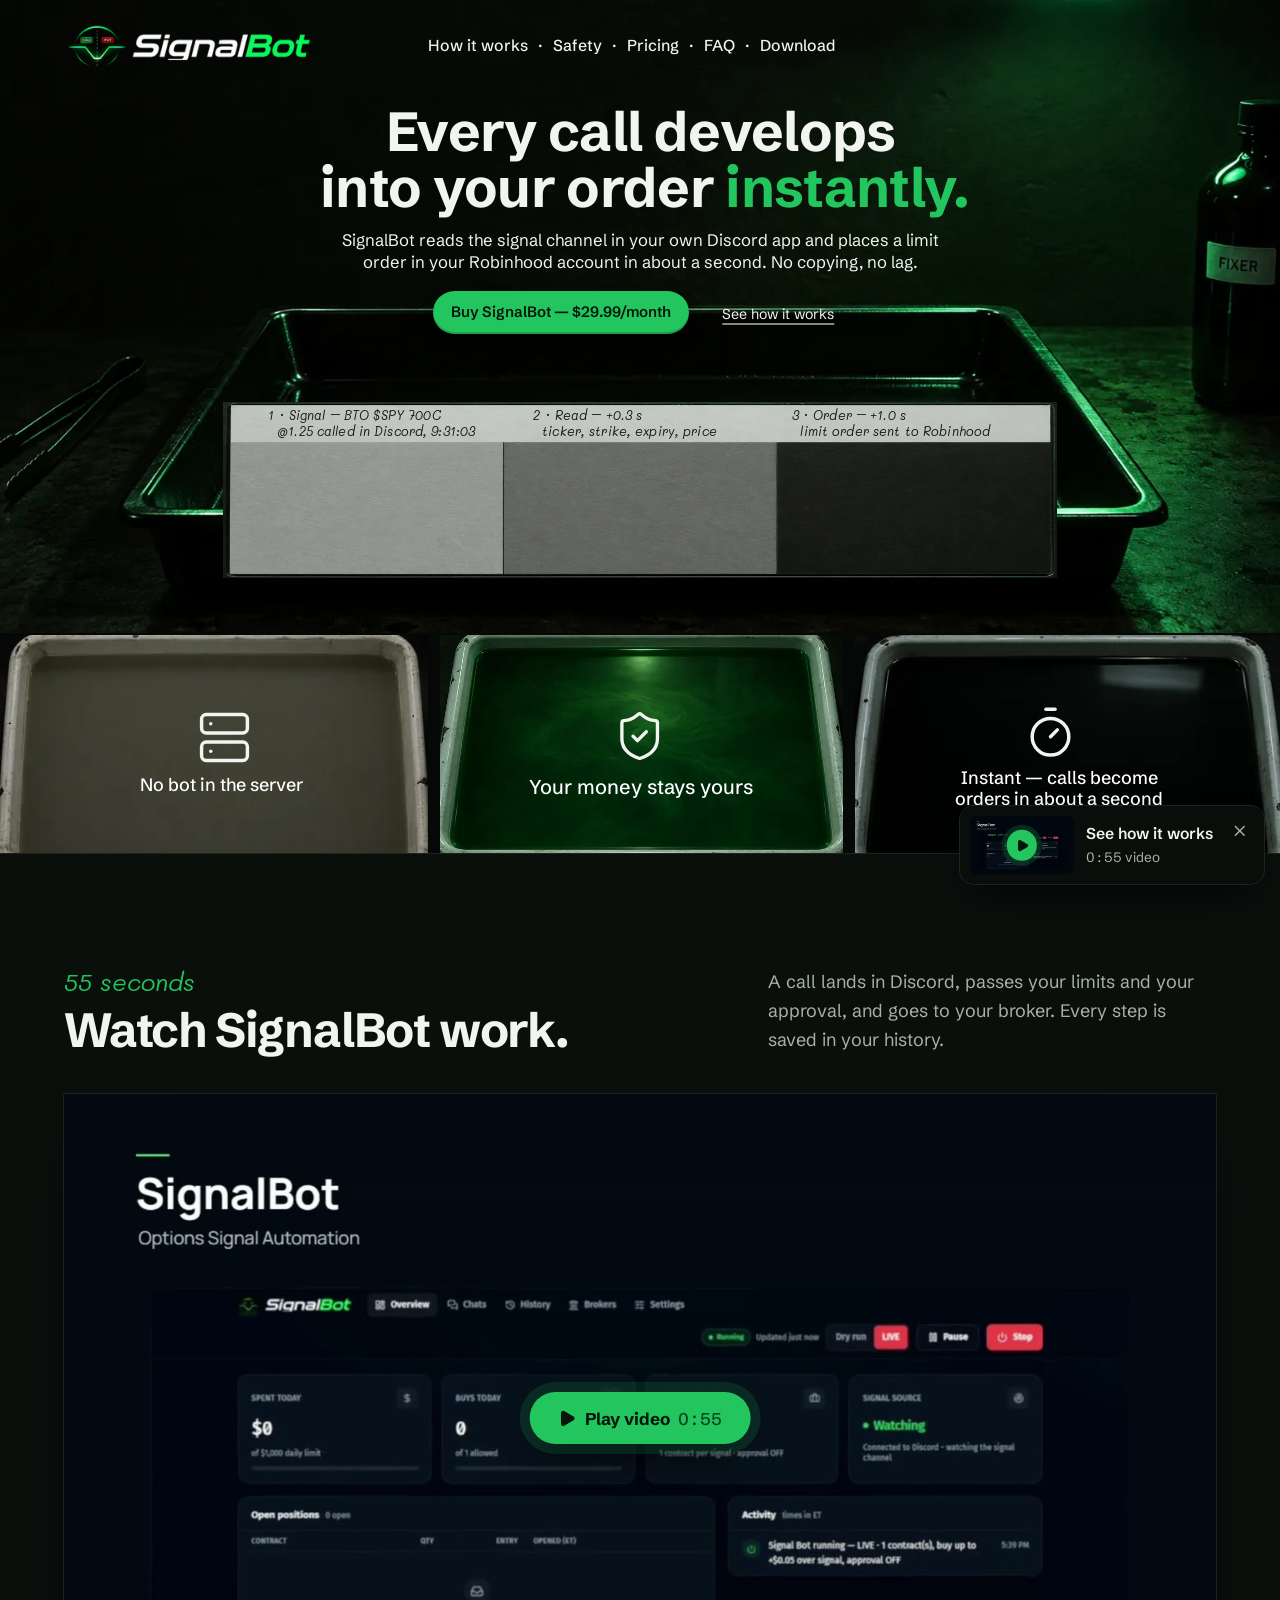
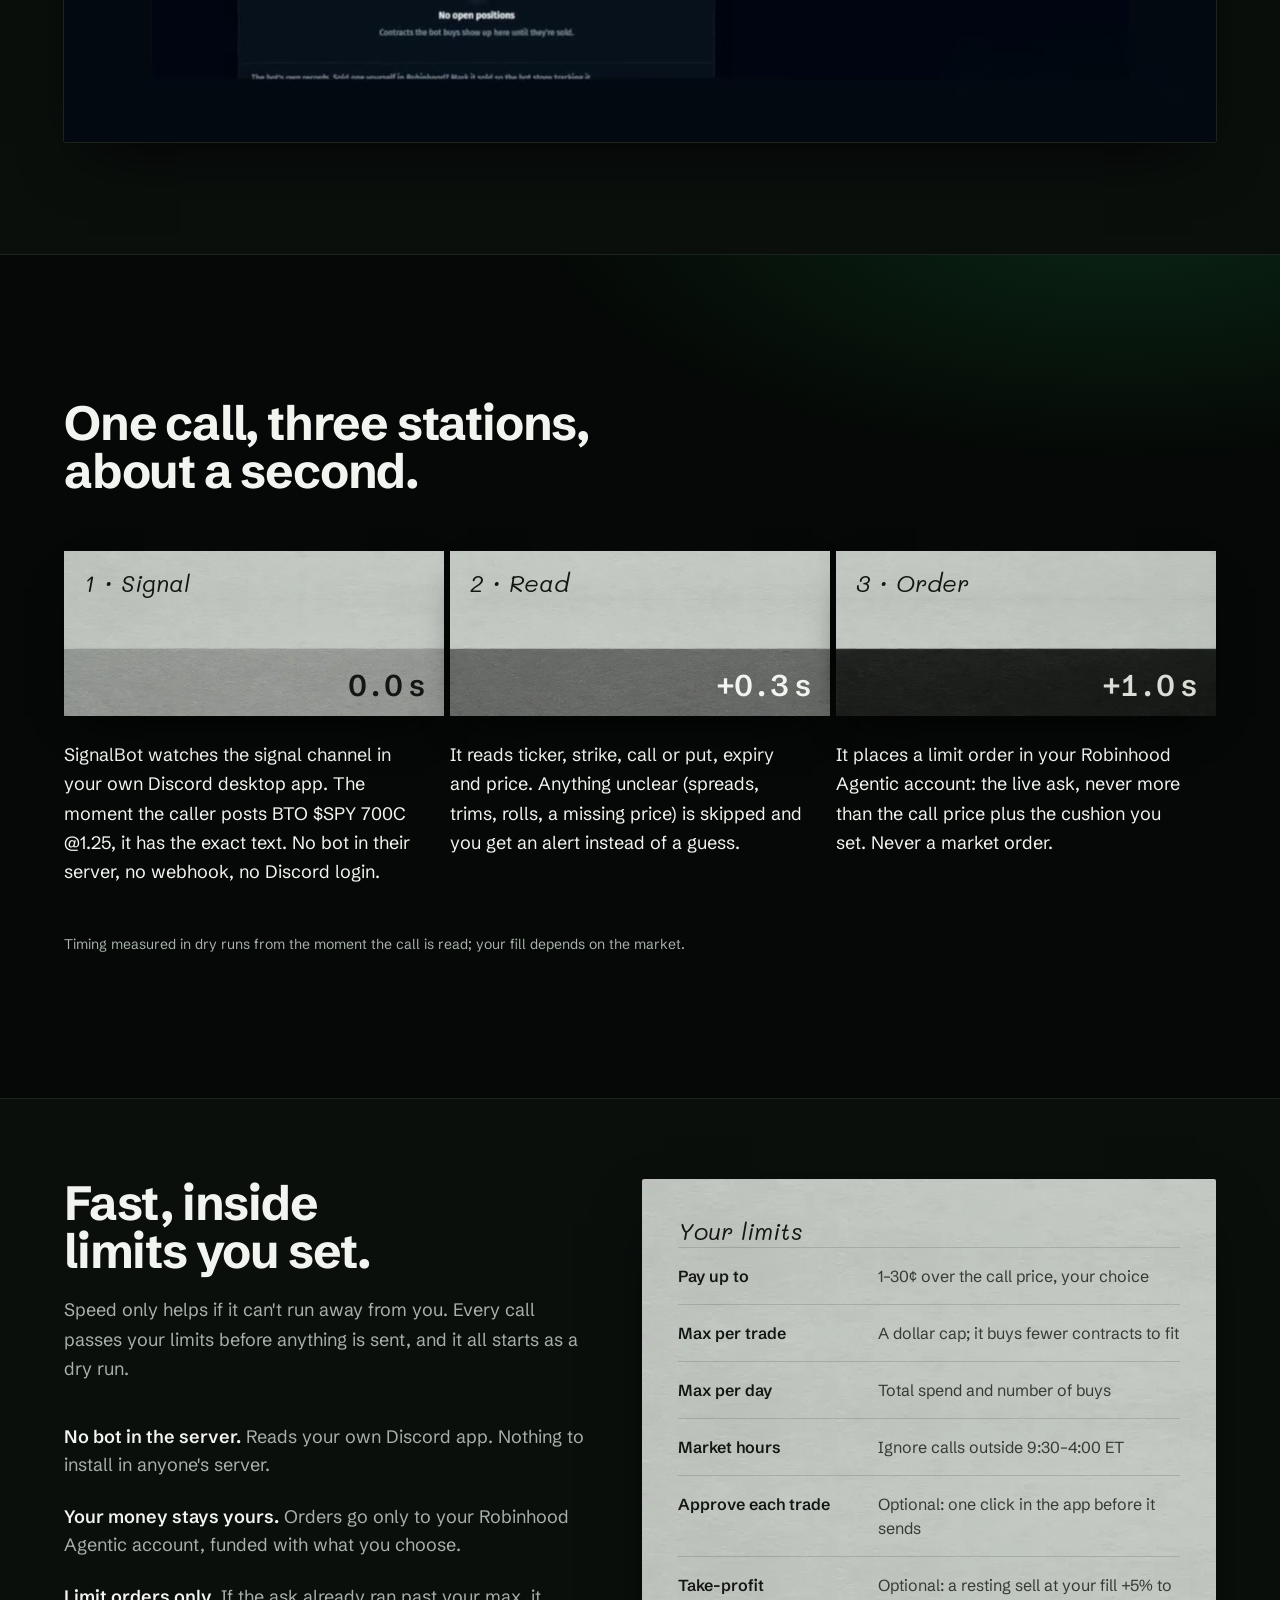
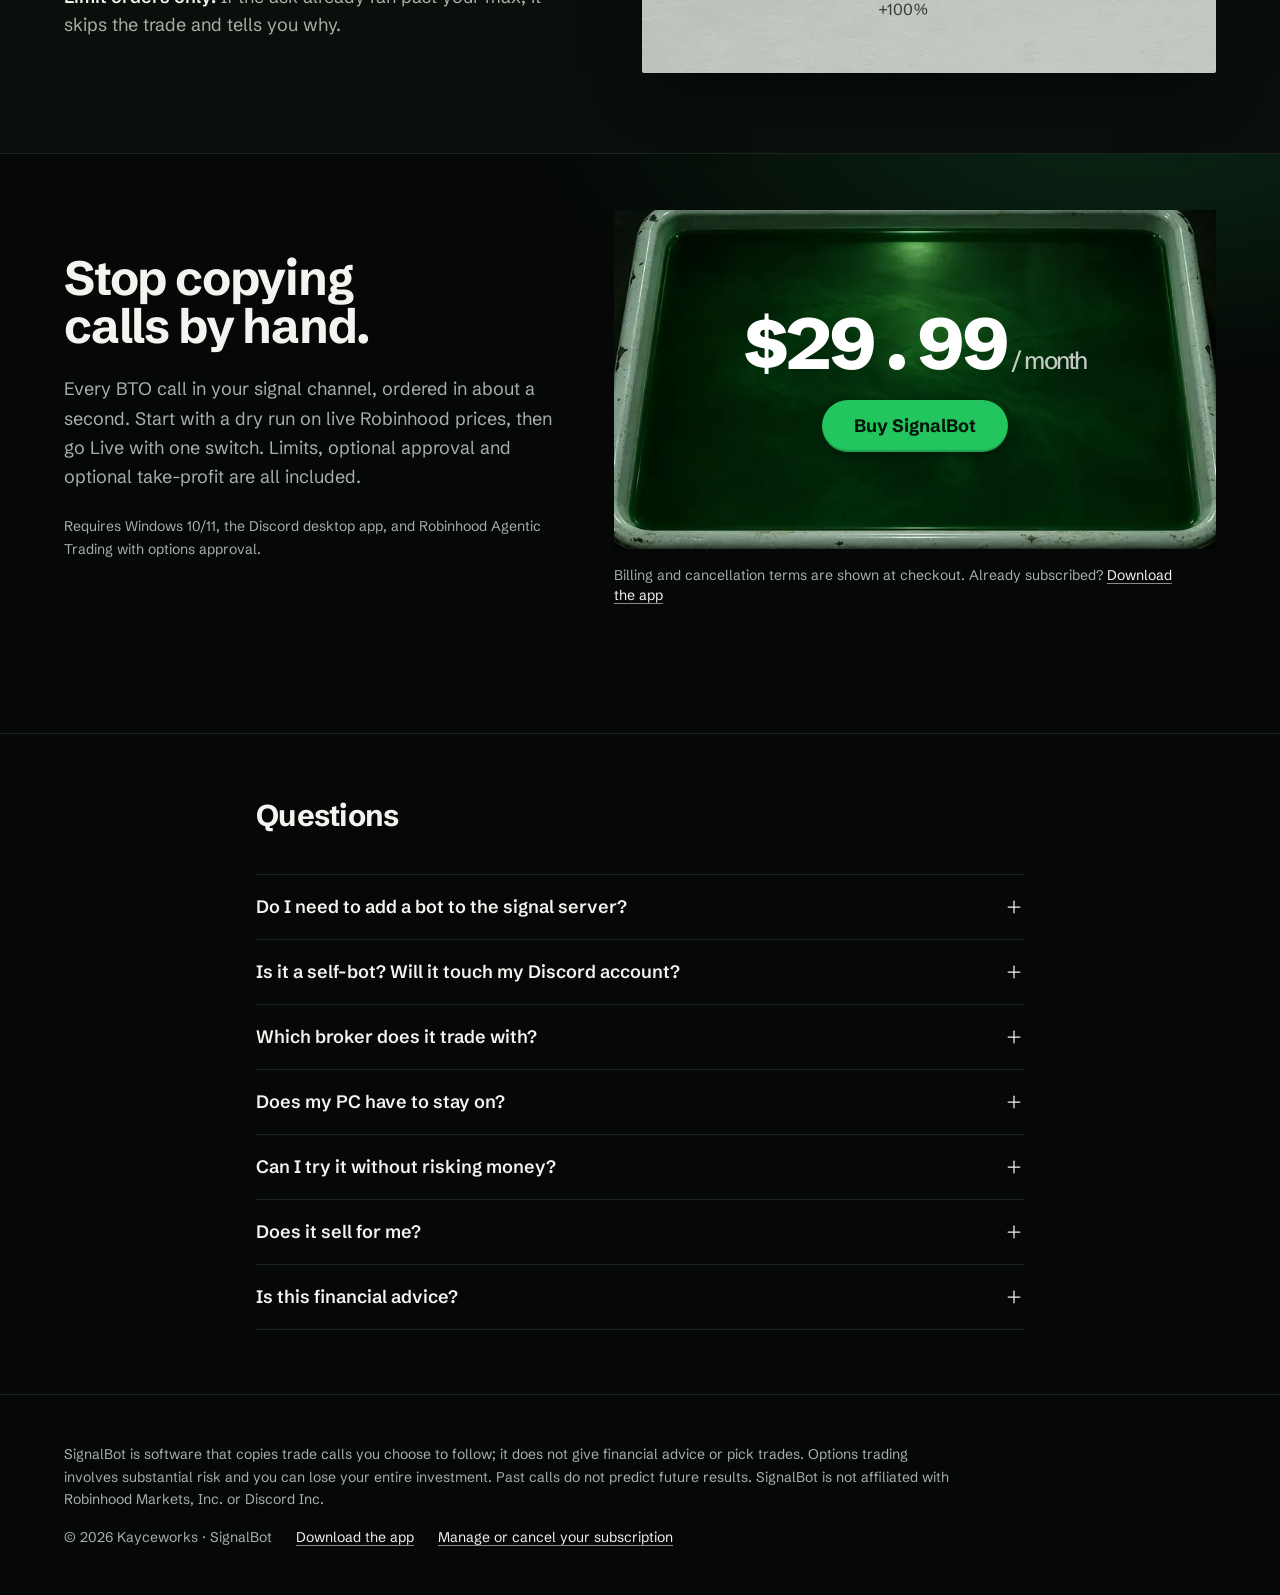
==== commit 8fc8b5e2: "Add a small, dismissible 'See how it works' video card with a pop-up player Co-Authored-By: Claude O" ====
--- a/index.html
+++ b/index.html
@@ -1,4 +1,4 @@
-<!DOCTYPE html><html lang="en"><head><meta charset="utf-8"><meta name="viewport" content="width=device-width, initial-scale=1, viewport-fit=cover"><title>SignalBot — Discord trade calls into Robinhood, in about a second</title><meta name="description" content="SignalBot reads the signal channel in your own Discord app and places a limit order in your Robinhood account in about a second. Windows app, $29.99/month."><link rel="canonical" href="https://getsignalbot.com/"><meta name="theme-color" content="#050806"><link rel="icon" type="image/png" href="/favicon.png"><link rel="apple-touch-icon" href="/apple-touch-icon.png"><meta property="og:type" content="website"><meta property="og:title" content="SignalBot — Discord trade calls into Robinhood, in about a second"><meta property="og:description" content="SignalBot reads the signal channel in your own Discord app and places a limit order in your Robinhood account in about a second. Windows app, $29.99/month."><meta property="og:url" content="https://getsignalbot.com/"><meta property="og:image" content="https://getsignalbot.com/og.png"><meta name="twitter:card" content="summary_large_image"><link rel="stylesheet" href="/_astro/plus.BmlwOCHC.css"><link rel="stylesheet" href="/_astro/index.DZ4UzjtY.css"></head><body><div class="sticky-buy" data-sticky-buy aria-hidden="true"><div class="sticky-inner"><a href="#top" class="sticky-logo" tabindex="-1" aria-label="SignalBot, back to top"><img src="/_astro/logo.BBR5pKgK_Z2euq7B.webp" srcset="/_astro/logo.BBR5pKgK_1rQX4o.webp 300w, /_astro/logo.BBR5pKgK_dfS60.webp 600w" alt="SignalBot" sizes="160px" loading="lazy" decoding="async" width="900" height="258"></a><nav class="sticky-links" aria-label="Sections"><a href="#how" tabindex="-1">How it works</a><a href="#safety" tabindex="-1">Safety</a><a href="#faq" tabindex="-1">FAQ</a><a href="/download/" tabindex="-1">Download</a></nav><a class="btn-buy sticky-cta" href="https://buy.stripe.com/test_7sY9AS72R5In4JV2ib1Fe00" tabindex="-1">Buy — $29.99/mo</a></div></div><script type="module">var e=document.querySelector(`[data-sticky-buy]`),t=document.querySelector(`[data-buy]`);if(e&&t){let n=e.querySelectorAll(`a`),r=t=>{e.classList.toggle(`is-shown`,t),e.setAttribute(`aria-hidden`,t?`false`:`true`),n.forEach(e=>e.tabIndex=t?0:-1)};new IntersectionObserver(([e])=>{r(!e.isIntersecting&&e.boundingClientRect.top<0)}).observe(t)}</script><div class="hero-cq"><header class="hero" id="top"><div class="hero-room" aria-hidden="true"><img src="/_astro/room.BMkH0sOq_Z1XDotR.webp" srcset="/_astro/room.BMkH0sOq_bJKM3.webp 960w, /_astro/room.BMkH0sOq_219Aft.webp 1536w, /_astro/room.BMkH0sOq_Z1XDotR.webp 2304w" alt sizes="100vw" loading="eager" fetchpriority="high" decoding="async" width="2304" height="1140" class="plate-room"></div><nav class="hero-nav" aria-label="Main"><a href="#top" class="hero-logo" aria-label="SignalBot home"><img src="/_astro/logo.BBR5pKgK_Z2euq7B.webp" srcset="/_astro/logo.BBR5pKgK_1rQX4o.webp 300w, /_astro/logo.BBR5pKgK_dfS60.webp 600w, /_astro/logo.BBR5pKgK_Z2euq7B.webp 900w" alt="SignalBot" sizes="(min-width: 900px) 20vw, 170px" loading="eager" decoding="async" width="900" height="258"></a><ul class="hero-links"><li><a href="#how">How it works</a></li><li aria-hidden="true">·</li><li><a href="#safety">Safety</a></li><li aria-hidden="true">·</li><li><a href="#pricing">Pricing</a></li><li aria-hidden="true">·</li><li><a href="#faq">FAQ</a></li><li aria-hidden="true">·</li><li><a href="/download/">Download</a></li></ul></nav><h1 class="hero-headline">Every call develops<br> into your order <span class="lit">instantly.</span></h1><p class="hero-subline">SignalBot reads the signal channel in your own Discord app and places a limit order in your Robinhood account in about a second. No copying, no lag.</p><a class="btn-buy hero-buy" href="https://buy.stripe.com/test_7sY9AS72R5In4JV2ib1Fe00" data-buy>Buy SignalBot — $29.99/month</a><a class="link-quiet hero-how" href="#how">See how it works</a><figure class="hero-strip" data-develop><img src="/_astro/strip.Cyu0HuGh_Z2oF6tQ.webp" srcset="/_astro/strip.Cyu0HuGh_Z21bVCi.webp 800w, /_astro/strip.Cyu0HuGh_1HBBcz.webp 1500w, /_astro/strip.Cyu0HuGh_Z2oF6tQ.webp 1920w" alt sizes="(min-width: 900px) 66vw, 100vw" loading="eager" decoding="async" width="1920" height="407" class="plate-strip"><figcaption class="sr-only">An example trade, timed: the call is seen in Discord at 9:31:03, read 0.3 seconds later, and the limit order is sent to Robinhood 1.0 second after the call.</figcaption><div class="band band-1" style="--band:0"><img src="/_astro/strip-band-1.DtUoEfEZ_Z1PDiQO.webp" srcset="/_astro/strip-band-1.DtUoEfEZ_Z1PDiQO.webp 623w" alt sizes="100vw" loading="eager" decoding="sync" width="623" height="270" class="plate-band"><span class="band-veil" aria-hidden="true"></span><p class="pencil band-label strip-1"><span>1 · Signal – BTO $SPY 700C</span><span class="band-line2">@1.25 called in Discord, 9:31:03</span></p></div><div class="band band-2" style="--band:1"><img src="/_astro/strip-band-2.BYzoTw8g_Z2oW3U1.webp" srcset="/_astro/strip-band-2.BYzoTw8g_Z2oW3U1.webp 623w" alt sizes="100vw" loading="eager" decoding="sync" width="623" height="270" class="plate-band"><span class="band-veil" aria-hidden="true"></span><p class="pencil band-label strip-2"><span>2 · Read – +0.3 s</span><span class="band-line2">ticker, strike, expiry, price</span></p></div><div class="band band-3" style="--band:2"><img src="/_astro/strip-band-3.DfpMesO8_ZbMLF8.webp" srcset="/_astro/strip-band-3.DfpMesO8_ZbMLF8.webp 623w" alt sizes="100vw" loading="eager" decoding="sync" width="623" height="270" class="plate-band"><span class="band-veil" aria-hidden="true"></span><p class="pencil band-label strip-3"><span>3 · Order – +1.0 s</span><span class="band-line2">limit order sent to Robinhood</span></p></div></figure><ul class="hero-trays" aria-label="Why SignalBot"><li class="tray tray-1"><img src="/_astro/tray-1.DQNgs_EA_Z1M80Qo.webp" srcset="/_astro/tray-1.DQNgs_EA_Z18zmxS.webp 520w, /_astro/tray-1.DQNgs_EA_Z1x0Ljz.webp 780w" alt sizes="(min-width: 900px) 34vw, 100vw" loading="eager" decoding="sync" width="1536" height="864" class="plate-tray"><span class="tray-icon icon-1" aria-hidden="true"><!-- @license lucide-static v1.66.0 - ISC -->
+<!DOCTYPE html><html lang="en"><head><meta charset="utf-8"><meta name="viewport" content="width=device-width, initial-scale=1, viewport-fit=cover"><title>SignalBot — Discord trade calls into Robinhood, in about a second</title><meta name="description" content="SignalBot reads the signal channel in your own Discord app and places a limit order in your Robinhood account in about a second. Windows app, $29.99/month."><link rel="canonical" href="https://getsignalbot.com/"><meta name="theme-color" content="#050806"><link rel="icon" type="image/png" href="/favicon.png"><link rel="apple-touch-icon" href="/apple-touch-icon.png"><meta property="og:type" content="website"><meta property="og:title" content="SignalBot — Discord trade calls into Robinhood, in about a second"><meta property="og:description" content="SignalBot reads the signal channel in your own Discord app and places a limit order in your Robinhood account in about a second. Windows app, $29.99/month."><meta property="og:url" content="https://getsignalbot.com/"><meta property="og:image" content="https://getsignalbot.com/og.png"><meta name="twitter:card" content="summary_large_image"><link rel="stylesheet" href="/_astro/plus.BmlwOCHC.css"><link rel="stylesheet" href="/_astro/index.CrPm6QXC.css"></head><body><div class="sticky-buy" data-sticky-buy aria-hidden="true"><div class="sticky-inner"><a href="#top" class="sticky-logo" tabindex="-1" aria-label="SignalBot, back to top"><img src="/_astro/logo.BBR5pKgK_Z2euq7B.webp" srcset="/_astro/logo.BBR5pKgK_1rQX4o.webp 300w, /_astro/logo.BBR5pKgK_dfS60.webp 600w" alt="SignalBot" sizes="160px" loading="lazy" decoding="async" width="900" height="258"></a><nav class="sticky-links" aria-label="Sections"><a href="#how" tabindex="-1">How it works</a><a href="#safety" tabindex="-1">Safety</a><a href="#faq" tabindex="-1">FAQ</a><a href="/download/" tabindex="-1">Download</a></nav><a class="btn-buy sticky-cta" href="https://buy.stripe.com/test_7sY9AS72R5In4JV2ib1Fe00" tabindex="-1">Buy — $29.99/mo</a></div></div><script type="module">var e=document.querySelector(`[data-sticky-buy]`),t=document.querySelector(`[data-buy]`);if(e&&t){let n=e.querySelectorAll(`a`),r=t=>{e.classList.toggle(`is-shown`,t),e.setAttribute(`aria-hidden`,t?`false`:`true`),n.forEach(e=>e.tabIndex=t?0:-1)};new IntersectionObserver(([e])=>{r(!e.isIntersecting&&e.boundingClientRect.top<0)}).observe(t)}</script><div class="hero-cq"><header class="hero" id="top"><div class="hero-room" aria-hidden="true"><img src="/_astro/room.BMkH0sOq_Z1XDotR.webp" srcset="/_astro/room.BMkH0sOq_bJKM3.webp 960w, /_astro/room.BMkH0sOq_219Aft.webp 1536w, /_astro/room.BMkH0sOq_Z1XDotR.webp 2304w" alt sizes="100vw" loading="eager" fetchpriority="high" decoding="async" width="2304" height="1140" class="plate-room"></div><nav class="hero-nav" aria-label="Main"><a href="#top" class="hero-logo" aria-label="SignalBot home"><img src="/_astro/logo.BBR5pKgK_Z2euq7B.webp" srcset="/_astro/logo.BBR5pKgK_1rQX4o.webp 300w, /_astro/logo.BBR5pKgK_dfS60.webp 600w, /_astro/logo.BBR5pKgK_Z2euq7B.webp 900w" alt="SignalBot" sizes="(min-width: 900px) 20vw, 170px" loading="eager" decoding="async" width="900" height="258"></a><ul class="hero-links"><li><a href="#how">How it works</a></li><li aria-hidden="true">·</li><li><a href="#safety">Safety</a></li><li aria-hidden="true">·</li><li><a href="#pricing">Pricing</a></li><li aria-hidden="true">·</li><li><a href="#faq">FAQ</a></li><li aria-hidden="true">·</li><li><a href="/download/">Download</a></li></ul></nav><h1 class="hero-headline">Every call develops<br> into your order <span class="lit">instantly.</span></h1><p class="hero-subline">SignalBot reads the signal channel in your own Discord app and places a limit order in your Robinhood account in about a second. No copying, no lag.</p><a class="btn-buy hero-buy" href="https://buy.stripe.com/test_7sY9AS72R5In4JV2ib1Fe00" data-buy>Buy SignalBot — $29.99/month</a><a class="link-quiet hero-how" href="#how">See how it works</a><figure class="hero-strip" data-develop><img src="/_astro/strip.Cyu0HuGh_Z2oF6tQ.webp" srcset="/_astro/strip.Cyu0HuGh_Z21bVCi.webp 800w, /_astro/strip.Cyu0HuGh_1HBBcz.webp 1500w, /_astro/strip.Cyu0HuGh_Z2oF6tQ.webp 1920w" alt sizes="(min-width: 900px) 66vw, 100vw" loading="eager" decoding="async" width="1920" height="407" class="plate-strip"><figcaption class="sr-only">An example trade, timed: the call is seen in Discord at 9:31:03, read 0.3 seconds later, and the limit order is sent to Robinhood 1.0 second after the call.</figcaption><div class="band band-1" style="--band:0"><img src="/_astro/strip-band-1.DtUoEfEZ_Z1PDiQO.webp" srcset="/_astro/strip-band-1.DtUoEfEZ_Z1PDiQO.webp 623w" alt sizes="100vw" loading="eager" decoding="sync" width="623" height="270" class="plate-band"><span class="band-veil" aria-hidden="true"></span><p class="pencil band-label strip-1"><span>1 · Signal – BTO $SPY 700C</span><span class="band-line2">@1.25 called in Discord, 9:31:03</span></p></div><div class="band band-2" style="--band:1"><img src="/_astro/strip-band-2.BYzoTw8g_Z2oW3U1.webp" srcset="/_astro/strip-band-2.BYzoTw8g_Z2oW3U1.webp 623w" alt sizes="100vw" loading="eager" decoding="sync" width="623" height="270" class="plate-band"><span class="band-veil" aria-hidden="true"></span><p class="pencil band-label strip-2"><span>2 · Read – +0.3 s</span><span class="band-line2">ticker, strike, expiry, price</span></p></div><div class="band band-3" style="--band:2"><img src="/_astro/strip-band-3.DfpMesO8_ZbMLF8.webp" srcset="/_astro/strip-band-3.DfpMesO8_ZbMLF8.webp 623w" alt sizes="100vw" loading="eager" decoding="sync" width="623" height="270" class="plate-band"><span class="band-veil" aria-hidden="true"></span><p class="pencil band-label strip-3"><span>3 · Order – +1.0 s</span><span class="band-line2">limit order sent to Robinhood</span></p></div></figure><ul class="hero-trays" aria-label="Why SignalBot"><li class="tray tray-1"><img src="/_astro/tray-1.DQNgs_EA_Z1M80Qo.webp" srcset="/_astro/tray-1.DQNgs_EA_Z18zmxS.webp 520w, /_astro/tray-1.DQNgs_EA_Z1x0Ljz.webp 780w" alt sizes="(min-width: 900px) 34vw, 100vw" loading="eager" decoding="sync" width="1536" height="864" class="plate-tray"><span class="tray-icon icon-1" aria-hidden="true"><!-- @license lucide-static v1.66.0 - ISC -->
 <svg
   class="lucide lucide-server"
   xmlns="http://www.w3.org/2000/svg"
@@ -176,4 +176,51 @@
   <path d="M5 12h14" />
   <path d="M12 5v14" />
 </svg>
-</span></summary><p class="pb-6 text-lg leading-relaxed text-dim">No. SignalBot copies calls you choose to follow. It doesn&#39;t pick trades or promise results.</p></details></div></div></section><footer class="border-t border-rule px-5 py-12 text-sm text-dim sm:px-10"><div class="mx-auto max-w-6xl space-y-4"><p class="max-w-4xl leading-relaxed">SignalBot is software that copies trade calls you choose to follow; it does not give financial advice or pick trades. Options trading involves substantial risk and you can lose your entire investment. Past calls do not predict future results. SignalBot is not affiliated with Robinhood Markets, Inc. or Discord Inc.</p><p class="flex flex-wrap gap-x-6 gap-y-2"><span>© 2026 Kayceworks · SignalBot</span><a class="link-quiet" href="/download/">Download the app</a><a class="link-quiet" href="https://billing.stripe.com/p/login/7sY9AS72R5In4JV2ib1Fe00" rel="noopener">Manage or cancel your subscription</a></p></div></footer></main></body></html>+</span></summary><p class="pb-6 text-lg leading-relaxed text-dim">No. SignalBot copies calls you choose to follow. It doesn&#39;t pick trades or promise results.</p></details></div></div></section><footer class="border-t border-rule px-5 py-12 text-sm text-dim sm:px-10"><div class="mx-auto max-w-6xl space-y-4"><p class="max-w-4xl leading-relaxed">SignalBot is software that copies trade calls you choose to follow; it does not give financial advice or pick trades. Options trading involves substantial risk and you can lose your entire investment. Past calls do not predict future results. SignalBot is not affiliated with Robinhood Markets, Inc. or Discord Inc.</p><p class="flex flex-wrap gap-x-6 gap-y-2"><span>© 2026 Kayceworks · SignalBot</span><a class="link-quiet" href="/download/">Download the app</a><a class="link-quiet" href="https://billing.stripe.com/p/login/7sY9AS72R5In4JV2ib1Fe00" rel="noopener">Manage or cancel your subscription</a></p></div></footer></main><aside class="peek" data-peek hidden aria-label="Video: how SignalBot works" data-astro-cid-drz5pp7r><button type="button" class="peek-open" data-peek-open data-astro-cid-drz5pp7r><span class="peek-thumb" data-astro-cid-drz5pp7r><img src="/video/signalbot-poster.jpg" alt="" width="160" height="90" loading="lazy" decoding="async" data-astro-cid-drz5pp7r><span class="peek-play" aria-hidden="true" data-astro-cid-drz5pp7r><!-- @license lucide-static v1.66.0 - ISC -->
+<svg
+  class="lucide lucide-play"
+  xmlns="http://www.w3.org/2000/svg"
+  width="24"
+  height="24"
+  viewBox="0 0 24 24"
+  fill="none"
+  stroke="currentColor"
+  stroke-width="2"
+  stroke-linecap="round"
+  stroke-linejoin="round"
+>
+  <path d="M5 5a2 2 0 0 1 3.008-1.728l11.997 6.998a2 2 0 0 1 .003 3.458l-12 7A2 2 0 0 1 5 19z" />
+</svg>
+</span></span><span class="peek-text" data-astro-cid-drz5pp7r><span class="peek-title" data-astro-cid-drz5pp7r>See how it works</span><span class="peek-sub" data-astro-cid-drz5pp7r><span class="num" data-astro-cid-drz5pp7r>0:55</span> video</span></span></button><button type="button" class="peek-close" data-peek-close aria-label="Close the video card" data-astro-cid-drz5pp7r><span aria-hidden="true" data-astro-cid-drz5pp7r><!-- @license lucide-static v1.66.0 - ISC -->
+<svg
+  class="lucide lucide-x"
+  xmlns="http://www.w3.org/2000/svg"
+  width="24"
+  height="24"
+  viewBox="0 0 24 24"
+  fill="none"
+  stroke="currentColor"
+  stroke-width="2"
+  stroke-linecap="round"
+  stroke-linejoin="round"
+>
+  <path d="M18 6 6 18" />
+  <path d="m6 6 12 12" />
+</svg>
+</span></button></aside><dialog class="peek-dialog" data-peek-dialog aria-label="How SignalBot works, 55-second video" data-astro-cid-drz5pp7r><div class="peek-player" data-astro-cid-drz5pp7r><video controls preload="none" playsinline poster="/video/signalbot-poster.jpg" width="1920" height="1080" data-astro-cid-drz5pp7r><source src="/video/signalbot-in-55-seconds.mp4" type="video/mp4" data-astro-cid-drz5pp7r></video><button type="button" class="peek-dialog-close" data-peek-dialog-close aria-label="Close the video" data-astro-cid-drz5pp7r><span aria-hidden="true" data-astro-cid-drz5pp7r><!-- @license lucide-static v1.66.0 - ISC -->
+<svg
+  class="lucide lucide-x"
+  xmlns="http://www.w3.org/2000/svg"
+  width="24"
+  height="24"
+  viewBox="0 0 24 24"
+  fill="none"
+  stroke="currentColor"
+  stroke-width="2"
+  stroke-linecap="round"
+  stroke-linejoin="round"
+>
+  <path d="M18 6 6 18" />
+  <path d="m6 6 12 12" />
+</svg>
+</span></button></div></dialog><script type="module">var e=`sb-video-peek-closed`,t=document.querySelector(`[data-peek]`),n=document.querySelector(`[data-peek-dialog]`),r=()=>{try{let t=Number(localStorage.getItem(e)||0);return Date.now()-t<12096e5}catch{return!1}},i=()=>{try{localStorage.setItem(e,String(Date.now()))}catch{}};if(t&&n&&typeof n.showModal==`function`&&!r()){let e=n.querySelector(`video`),r=!1,a=!1,o=!1,s=()=>{let e=r&&!a&&!o&&!n.open;e&&(t.hidden=!1),t.classList.toggle(`is-shown`,e),t.inert=!e},c=()=>{window.scrollY>240&&(r=!0,window.removeEventListener(`scroll`,c),requestAnimationFrame(()=>requestAnimationFrame(s)))};window.addEventListener(`scroll`,c,{passive:!0});let l=document.getElementById(`watch`);l&&new IntersectionObserver(([e])=>{a=e.intersectionRatio>=.25,s()},{threshold:[0,.25]}).observe(l),t.querySelector(`[data-peek-close]`).addEventListener(`click`,()=>{o=!0,i(),s()}),t.querySelector(`[data-peek-open]`).addEventListener(`click`,()=>{o=!0,i(),n.showModal(),s(),e.play().catch(()=>{})});let u=()=>{e.pause(),n.open&&n.close(),s()};n.querySelector(`[data-peek-dialog-close]`).addEventListener(`click`,u),n.addEventListener(`click`,e=>{e.target===n&&u()}),n.addEventListener(`cancel`,()=>e.pause()),n.addEventListener(`close`,()=>{e.pause(),s()})}</script></body></html>
--- a/_astro/index.CrPm6QXC.css
+++ b/_astro/index.CrPm6QXC.css
@@ -0,0 +1 @@
+.hero-cq{container-type:inline-size}.hero{background:var(--color-bench);color:var(--color-ink);position:relative;overflow:hidden}@container (width>=900px){.hero-room,.hero-logo,.hero-links,.hero-headline,.hero-subline,.hero-buy,.hero-how,.hero-strip,.tray,.band-label,.tray-icon,.tray-title{margin:0;position:absolute}.hero:before{content:"";padding-top:66.6667%;display:block}.hero-room{left:var(--r-room-x);top:var(--r-room-y);width:var(--r-room-w);height:var(--r-room-h)}.hero-room .plate-room{object-fit:cover;width:100%;height:100%;display:block}.hero-logo{left:var(--r-logo-x);top:var(--r-logo-y);width:var(--r-logo-w);height:var(--r-logo-h);display:block}.hero-logo img{object-fit:contain;object-position:left center;width:97%;height:100%;display:block}.hero-links{left:var(--r-nav-x);top:var(--r-nav-y);width:var(--r-nav-w);height:var(--r-nav-h);color:var(--color-ink);justify-content:space-between;align-items:center;padding:0;font-size:1.23698cqw;font-weight:500;list-style:none;display:flex}.hero-links a{text-decoration:none;transition:color .16s}.hero-links a:hover{color:var(--color-safelight)}.hero-headline{left:var(--r-headline-x);top:var(--r-headline-y);width:var(--r-headline-w);height:var(--r-headline-h);letter-spacing:-.012em;text-align:center;white-space:nowrap;font-size:4.29688cqw;font-weight:700;line-height:1.02}.hero-subline{left:var(--r-subline-x);top:var(--r-subline-y);width:var(--r-subline-w);height:var(--r-subline-h);text-align:center;color:var(--color-ink);font-size:1.30208cqw;font-weight:400;line-height:1.3}.hero-buy{left:var(--r-cta-buy-x);top:var(--r-cta-buy-y);width:var(--r-cta-buy-w);height:var(--r-cta-buy-h);font-size:1.17188cqw;font-weight:600}.hero-how{left:var(--r-cta-how-x);top:var(--r-cta-how-y);width:var(--r-cta-how-w);height:var(--r-cta-how-h);text-underline-offset:.3em;justify-content:center;align-items:center;font-size:1.10677cqw;text-decoration-thickness:2px;display:flex}.hero-strip{left:var(--r-strip-x);top:var(--r-strip-y);width:var(--r-strip-w);height:var(--r-strip-h)}.hero-strip .plate-strip{object-fit:fill;width:100%;height:100%;display:block}.band{width:33.3333%;height:100%;top:0;left:calc(var(--band) * 100% / 3);position:absolute}.plate-band{display:none}.band-label{white-space:nowrap;flex-direction:column;font-size:.989583cqw;font-style:italic;line-height:1.28;display:flex}.band-line2{padding-left:.7em}.strip-1{top:2.83019%;left:16.2%}.strip-2{top:2.83019%;left:11.601%}.strip-3{top:2.83019%;left:4.59901%}.band-veil{position:absolute;inset:21% 0 3%}.hero-trays{margin:0;padding:0;list-style:none}.tray{inset:auto}.tray-1{left:var(--r-tray-1-x);top:var(--r-tray-1-y);width:var(--r-tray-1-w);height:var(--r-tray-1-h)}.tray-2{left:var(--r-tray-2-x);top:var(--r-tray-2-y);width:var(--r-tray-2-w);height:var(--r-tray-2-h)}.tray-3{left:var(--r-tray-3-x);top:var(--r-tray-3-y);width:var(--r-tray-3-w);height:var(--r-tray-3-h)}.tray .plate-tray{object-fit:cover;object-position:top center;width:100%;height:100%;display:block}.tray-icon{color:var(--color-ink)}.tray-icon svg{stroke-width:1.5px;width:100%;height:100%}.icon-1{width:12.8405%;height:25.1908%;top:34.3511%;left:45.9144%}.icon-2{width:13.2231%;height:26.7176%;top:32.8244%;left:42.9752%}.icon-3{width:12.9412%;height:26.7176%;top:31.2977%;left:39.6078%}.tray-title{text-align:center;color:#fff;font-size:1.39974cqw;font-weight:500;line-height:1.18}.tray-1-title{white-space:nowrap;width:43.5798%;top:64.1221%;left:29.9611%}.tray-2-title{white-space:nowrap;width:55.7851%;font-size:1.5625cqw;top:64.1221%;left:21.9008%}.tray-3-title{white-space:nowrap;width:49.8039%;top:61.0687%;left:23.1373%}}.lit{color:var(--color-safelight)}@container (width<=899.98px){.hero{padding:1rem 1.25rem 0}.hero-room{height:46rem;position:absolute;inset:13.5rem 0 auto;mask-image:linear-gradient(#0000,#000 16% 86%,#0000)}.hero-room .plate-room{object-fit:cover;object-position:100% 100%;width:100%;height:100%;display:block}.hero-nav{justify-content:space-between;align-items:center;display:flex;position:relative}.hero-logo{width:170px;display:block}.hero-logo img{width:100%;height:auto;display:block}.hero-links{display:none}.hero-headline{letter-spacing:-.02em;margin:2.5rem 0 0;font-size:clamp(2.25rem,10.5vw,3.25rem);font-weight:700;line-height:1.04;position:relative}.hero-headline br{display:none}.hero-subline{color:var(--color-ink);max-width:34rem;margin:1rem 0 0;font-size:1.0625rem;line-height:1.5;position:relative}.hero-buy{width:100%;min-height:3.25rem;margin-top:1.5rem;font-size:1.0625rem;position:relative}.hero-how{margin:1rem 0 0;padding:.5rem 0;font-size:1rem;display:inline-block;position:relative}.hero-strip{gap:.6rem;margin:2rem 0 0;display:grid;position:relative}.hero-strip .plate-strip{display:none}.band{aspect-ratio:623/270;position:relative;overflow:hidden;box-shadow:0 10px 24px -12px #000000e6}.plate-band{object-fit:fill;width:100%;height:100%;display:block;position:absolute;inset:0}.band-label{flex-direction:column;margin:0;padding:.7rem .9rem;font-size:.98rem;font-style:italic;line-height:1.3;display:flex;position:relative}.band-line2{padding-left:.6em}.band-veil{position:absolute;inset:59.3% 0 0}.hero-trays{margin:1.5rem -1.25rem 0;padding:0;list-style:none;display:grid}.tray{text-align:center;align-content:center;place-items:center;gap:.6rem;min-height:9.5rem;padding:2.25rem 1.5rem;display:grid;position:relative}.tray .plate-tray{object-fit:cover;z-index:0;width:100%;height:100%;position:absolute;inset:0}.tray-icon{z-index:1;color:#fff;width:2.6rem;height:2.6rem;position:relative}.tray-icon svg{stroke-width:1.5px;width:100%;height:100%}.tray-title{z-index:1;color:#fff;max-width:18rem;margin:0;font-size:1.15rem;font-weight:500;position:relative}}.band-veil{background:var(--color-paper);opacity:0;pointer-events:none}.is-exposing .band-veil{opacity:1}.is-exposing .band-label{opacity:0;filter:blur(2px);transform:translateY(4px)}.is-developing .band-veil{opacity:0;transition:opacity .62s cubic-bezier(.16,1,.3,1);transition-delay:var(--delay)}.is-developing .band-label{opacity:1;filter:none;transition:opacity .36s ease-out,transform .36s cubic-bezier(.16,1,.3,1),filter .36s ease-out;transition-delay:var(--delay);transform:none}.band-1{--delay:0s}.band-2{--delay:.3s}.band-3{--delay:1s}.faq-icon svg{stroke-width:1.5px;width:100%;height:100%}#faq summary{cursor:pointer;list-style:none}#faq summary::-webkit-details-marker{display:none}.watch-frame[data-astro-cid-cn76xad7]{box-shadow:0 0 0 1px var(--color-rule), 0 28px 60px -24px #000000e6;background:#000;border-radius:2px;position:relative;overflow:hidden}.watch-video[data-astro-cid-cn76xad7]{aspect-ratio:16/9;background:#000;width:100%;height:auto;display:block}.watch-play[data-astro-cid-cn76xad7]{cursor:pointer;border:0;min-height:3.25rem;padding:0 1.75rem;font-size:1.0625rem;position:absolute;top:50%;left:50%;translate:-50% -50%;box-shadow:0 0 0 10px #22c55e24,0 16px 34px -10px #000000d9}.watch-play[data-astro-cid-cn76xad7][hidden]{display:none}.watch-play[data-astro-cid-cn76xad7]:active{transform:scale(.97)}.watch-play-icon[data-astro-cid-cn76xad7]{width:1.1em;height:1.1em;display:inline-flex}.watch-play-icon[data-astro-cid-cn76xad7] svg{fill:currentColor;stroke-width:1.5px;width:100%;height:100%}@media (width<=480px){.watch-play[data-astro-cid-cn76xad7]{min-height:2.75rem;padding:0 1.25rem;font-size:1rem}}.peek[data-astro-cid-drz5pp7r]{right:max(1rem, env(safe-area-inset-right));bottom:max(1rem, env(safe-area-inset-bottom));z-index:30;backdrop-filter:blur(10px);width:19rem;box-shadow:0 0 0 1px var(--color-rule), 0 18px 40px -14px #000000d9;opacity:0;pointer-events:none;background:#0a0f0cf0;border-radius:14px;align-items:stretch;transition:opacity .22s,transform .28s cubic-bezier(.23,1,.32,1);display:flex;position:fixed;transform:translateY(12px)}.peek[data-astro-cid-drz5pp7r][hidden]{display:none}.peek[data-astro-cid-drz5pp7r].is-shown{opacity:1;pointer-events:auto;transform:none}@media (prefers-reduced-motion:reduce){.peek[data-astro-cid-drz5pp7r]{transition:opacity .15s;transform:none}}.peek-open[data-astro-cid-drz5pp7r]{min-width:0;color:inherit;font:inherit;text-align:left;cursor:pointer;background:0 0;border:0;border-radius:14px 0 0 14px;flex:1;align-items:center;gap:.8rem;padding:.6rem 0 .6rem .6rem;display:flex}.peek-thumb[data-astro-cid-drz5pp7r]{aspect-ratio:16/9;background:#000;border-radius:8px;flex:none;width:6.5rem;position:relative;overflow:hidden}.peek-thumb[data-astro-cid-drz5pp7r] img[data-astro-cid-drz5pp7r]{object-fit:cover;opacity:.85;width:100%;height:100%;transition:opacity .16s;display:block}.peek-play[data-astro-cid-drz5pp7r]{background:var(--color-safelight);color:#04150a;border-radius:999px;place-items:center;width:1.9rem;height:1.9rem;transition:transform .16s cubic-bezier(.23,1,.32,1);display:grid;position:absolute;top:50%;left:50%;translate:-50% -50%;box-shadow:0 0 0 5px #22c55e2e}.peek-play[data-astro-cid-drz5pp7r] svg{fill:currentColor;width:.85rem;height:.85rem;margin-left:2px}.peek-open[data-astro-cid-drz5pp7r]:hover .peek-thumb[data-astro-cid-drz5pp7r] img[data-astro-cid-drz5pp7r]{opacity:1}.peek-open[data-astro-cid-drz5pp7r]:hover .peek-play[data-astro-cid-drz5pp7r]{transform:scale(1.08)}.peek-open[data-astro-cid-drz5pp7r]:active .peek-play[data-astro-cid-drz5pp7r]{transform:scale(.95)}.peek-text[data-astro-cid-drz5pp7r]{flex-direction:column;gap:.1rem;min-width:0;display:flex}.peek-title[data-astro-cid-drz5pp7r]{color:var(--color-ink);font-size:.98rem;font-weight:600}.peek-sub[data-astro-cid-drz5pp7r]{color:var(--color-dim);font-size:.85rem}.peek-close[data-astro-cid-drz5pp7r]{width:2.75rem;height:2.75rem;color:var(--color-dim);cursor:pointer;background:0 0;border:0;border-radius:10px;flex:none;align-self:flex-start;place-items:center;margin:.15rem;transition:color .16s,background-color .16s;display:grid}.peek-close[data-astro-cid-drz5pp7r]:hover{color:var(--color-ink);background:#ffffff0f}.peek-close[data-astro-cid-drz5pp7r] svg{width:1.1rem;height:1.1rem}@media (width<=480px){.peek[data-astro-cid-drz5pp7r]{left:max(.75rem, env(safe-area-inset-left));right:max(.75rem, env(safe-area-inset-right));bottom:max(.75rem, env(safe-area-inset-bottom));width:auto}.peek-thumb[data-astro-cid-drz5pp7r]{width:5.5rem}}.peek-dialog[data-astro-cid-drz5pp7r]{width:min(64rem,100vw - 2rem);max-width:none;max-height:none;color:inherit;background:0 0;border:0;margin:auto;padding:0;overflow:visible}.peek-dialog[data-astro-cid-drz5pp7r]::backdrop{backdrop-filter:blur(4px);background:#020403d1}.peek-dialog[data-astro-cid-drz5pp7r][open]{animation:.24s cubic-bezier(.23,1,.32,1) peek-in}@keyframes peek-in{0%{opacity:0;transform:scale(.97)}}@media (prefers-reduced-motion:reduce){.peek-dialog[data-astro-cid-drz5pp7r][open]{animation:none}}.peek-player[data-astro-cid-drz5pp7r]{box-shadow:0 0 0 1px var(--color-rule), 0 30px 80px -20px #000000f2;background:#000;border-radius:6px;position:relative;overflow:hidden}.peek-player[data-astro-cid-drz5pp7r] video[data-astro-cid-drz5pp7r]{aspect-ratio:16/9;background:#000;width:100%;height:auto;display:block}.peek-dialog-close[data-astro-cid-drz5pp7r]{width:2.75rem;height:2.75rem;color:var(--color-ink);cursor:pointer;background:#050806bf;border:0;border-radius:999px;place-items:center;transition:background-color .16s;display:grid;position:absolute;top:.6rem;right:.6rem;box-shadow:0 0 0 1px #ffffff1f}.peek-dialog-close[data-astro-cid-drz5pp7r]:hover{background:#050806f2}.peek-dialog-close[data-astro-cid-drz5pp7r] svg{width:1.2rem;height:1.2rem}
